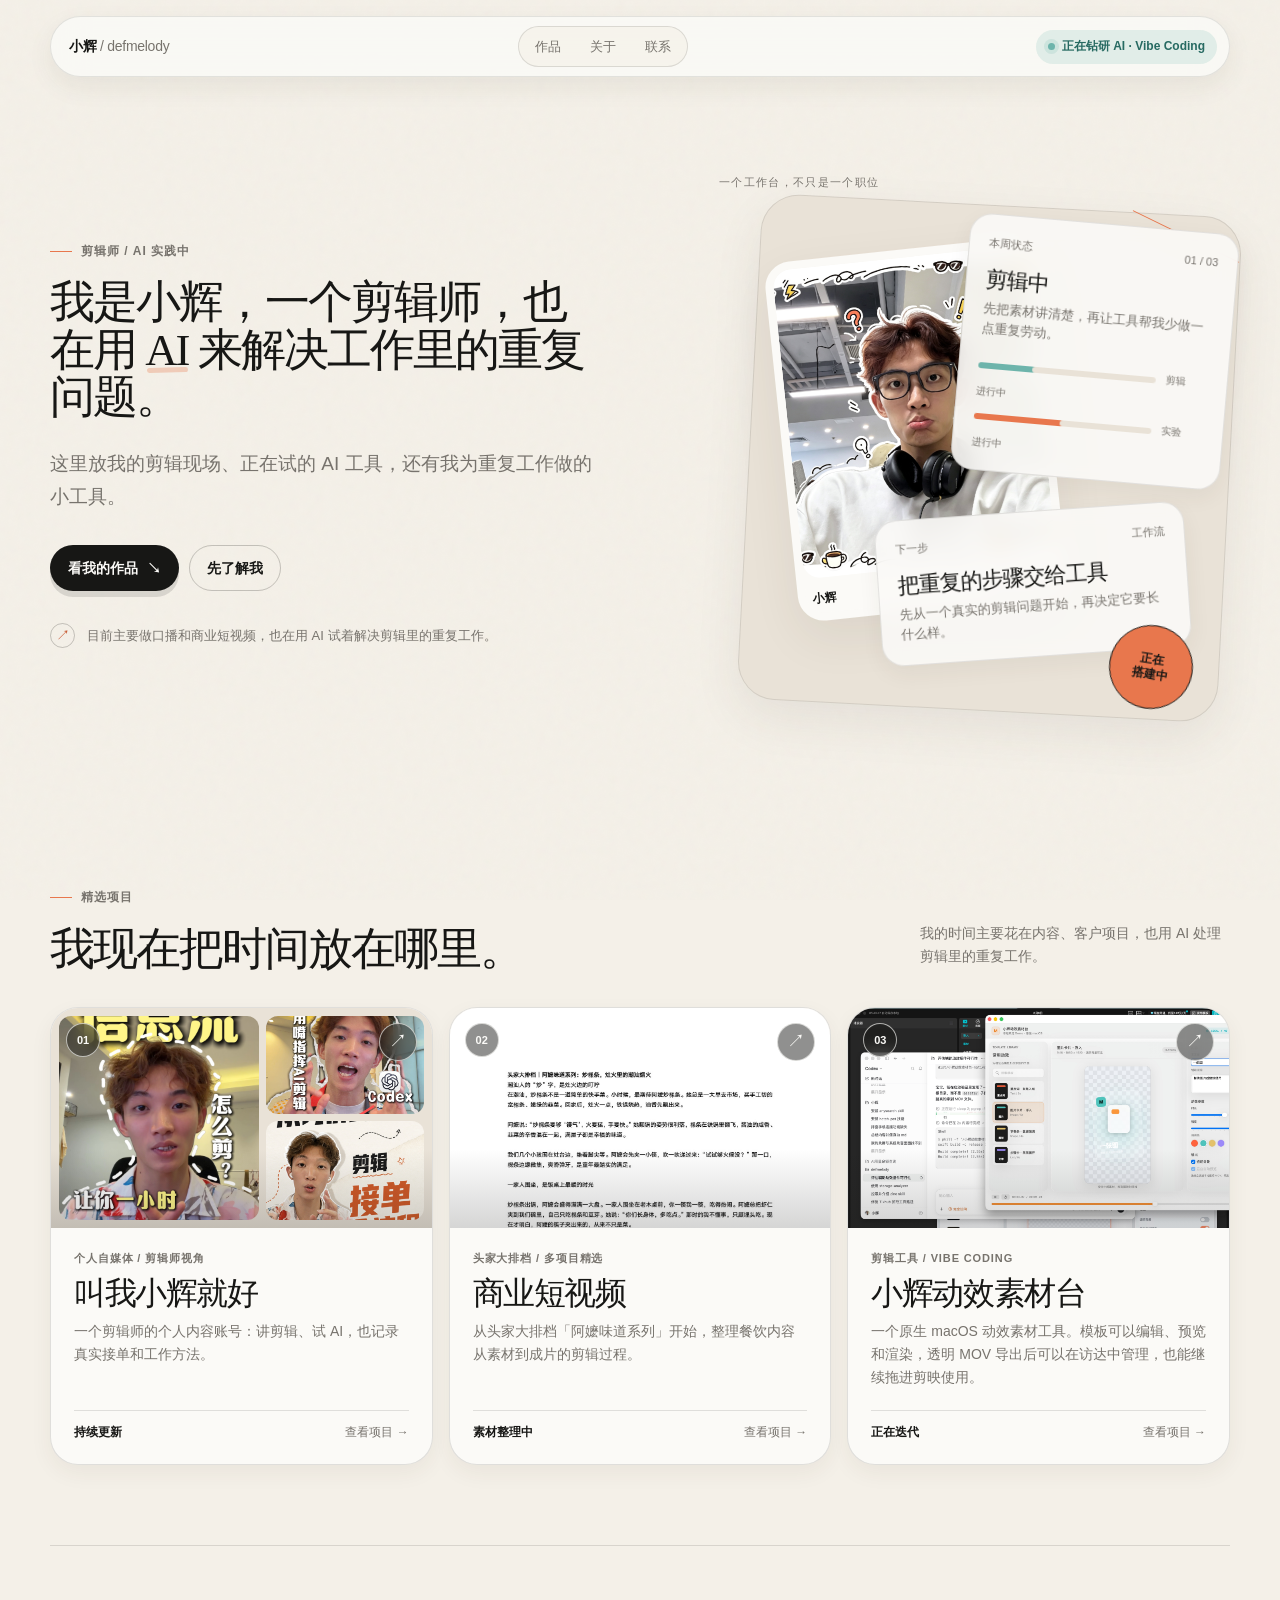
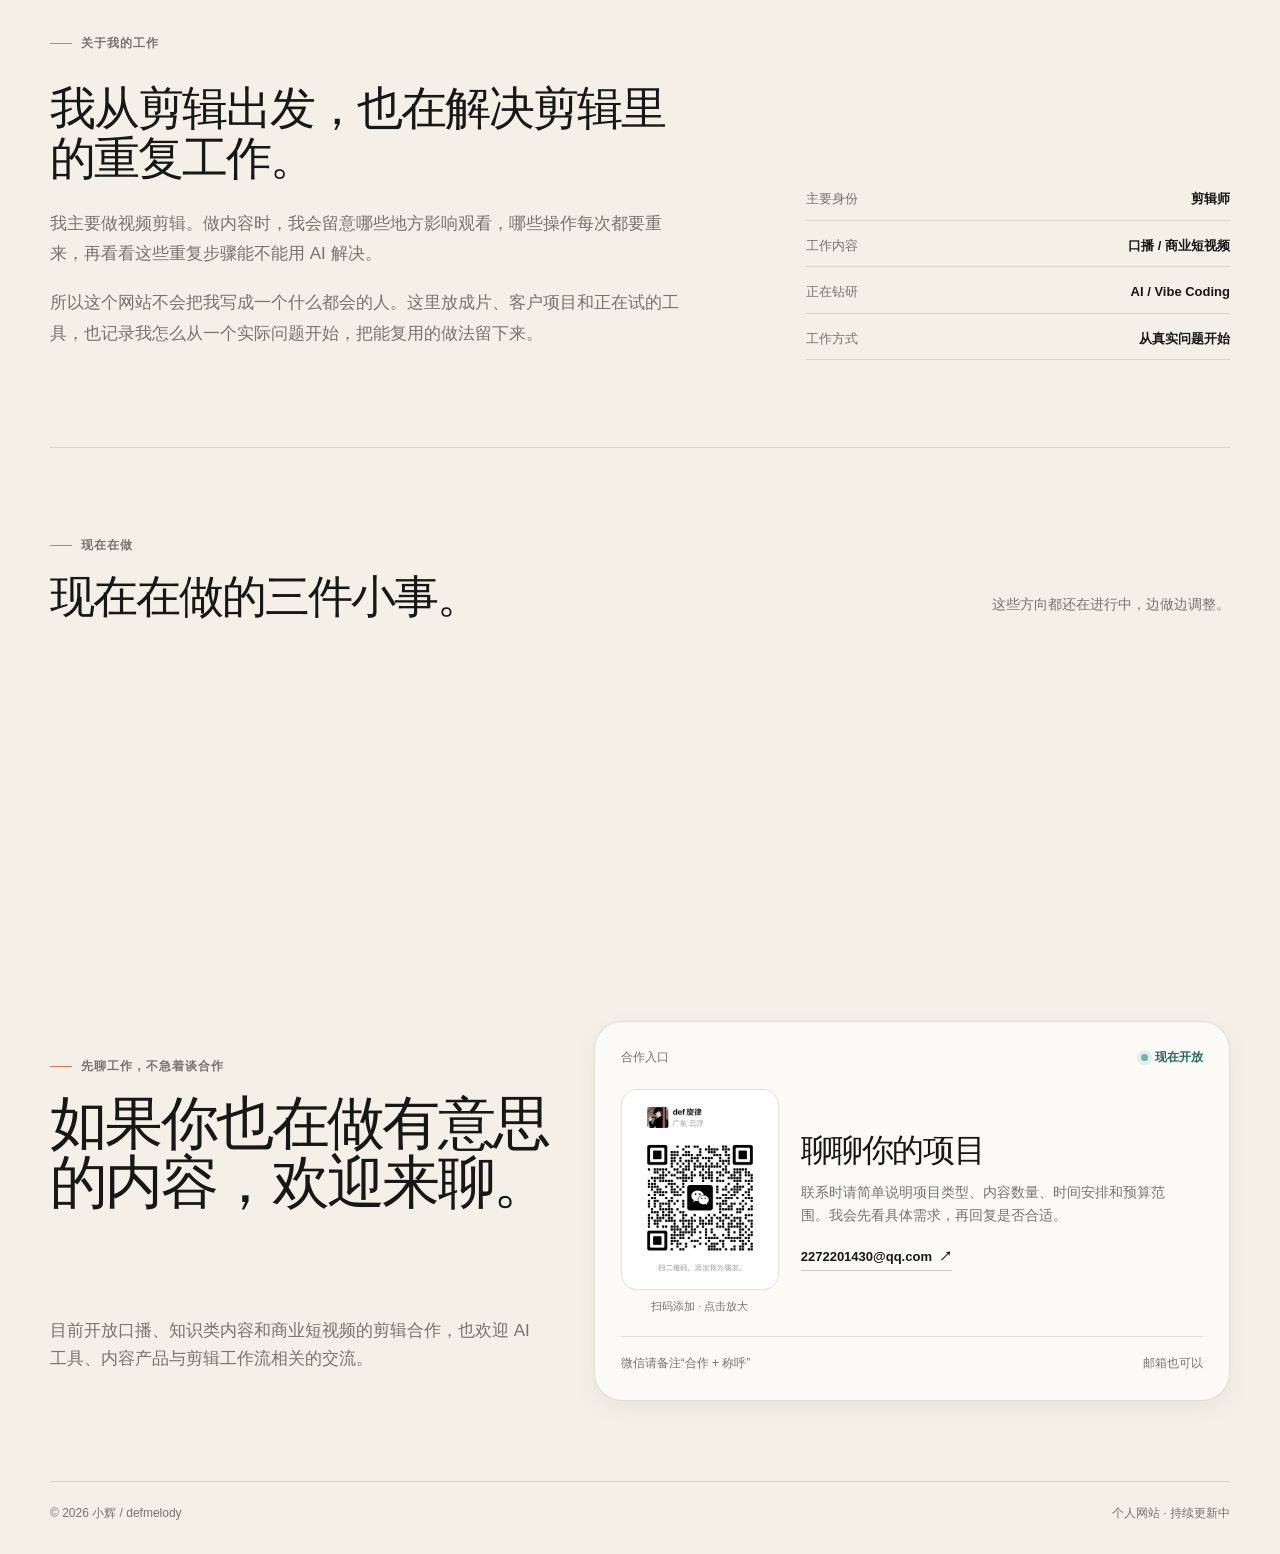
==== index.html @ 8dfb9af2 "发布小辉个人网站" ====
<!doctype html>
<html lang="zh-CN">
  <head>
    <meta charset="utf-8">
    <meta name="viewport" content="width=device-width, initial-scale=1">
    <meta name="theme-color" content="#f4f0e8">
    <meta name="description" content="小辉的个人网站：剪辑、AI 实践，以及用工具解决剪辑工作里的重复问题。">
    <title>小辉 / 剪辑与工具实践</title>
    <link rel="icon" href="assets/favicon.svg" type="image/svg+xml">
    <link rel="stylesheet" href="styles.css?v=20260820-case-study">
  </head>
  <body class="site-home">
    <header class="topbar" aria-label="主导航">
      <a class="brand" href="#top" aria-label="返回首页">
        <span>小辉 <em>/ defmelody</em></span>
      </a>
      <nav class="nav" aria-label="页面导航">
        <a href="#work">作品</a>
        <a href="#about">关于</a>
        <a href="#contact">联系</a>
      </nav>
      <div class="status-pill"><span class="status-dot" aria-hidden="true"></span>正在钻研 AI · Vibe Coding</div>
    </header>

    <main id="top" class="page-shell">
      <section class="hero" aria-labelledby="hero-title">
        <div class="hero-copy">
          <div class="eyebrow">剪辑师 / AI 实践中</div>
          <h1 id="hero-title">我是小辉，一个剪辑师，也在用 <span class="accent">AI</span> 来解决工作里的重复问题。</h1>
          <p class="hero-lede">这里放我的剪辑现场、正在试的 AI 工具，还有我为重复工作做的小工具。</p>
          <div class="hero-actions">
            <a class="button button-primary" href="#work">看我的作品 <span aria-hidden="true">↘</span></a>
            <a class="button button-secondary" href="#about">先了解我</a>
          </div>
          <div class="hero-note"><span class="hero-note-mark" aria-hidden="true">↗</span>目前主要做口播和商业短视频，也在用 AI 试着解决剪辑里的重复工作。</div>
        </div>

        <div class="desk-scene" data-tilt aria-label="小辉的工作台状态">
          <div class="desk-board" aria-hidden="true"></div>
          <div class="desk-line" aria-hidden="true"></div>
          <div class="desk-label">一个工作台，不只是一个职位</div>

          <figure class="avatar-card">
            <img src="assets/avatar.jpg" alt="小辉的头像插画" fetchpriority="high">
            <figcaption class="avatar-caption"><strong>小辉</strong><span>剪辑 / 学习中</span></figcaption>
          </figure>

          <article class="scene-card scene-card-top">
            <div class="card-meta"><span>本周状态</span><span>01 / 03</span></div>
            <h3>剪辑中</h3>
            <p>先把素材讲清楚，再让工具帮我少做一点重复劳动。</p>
            <div class="mini-bars" aria-hidden="true">
              <div class="mini-bar"><span>剪辑</span><span>进行中</span></div>
              <div class="mini-bar"><span>实验</span><span>进行中</span></div>
            </div>
          </article>

          <article class="scene-card scene-card-bottom">
            <div class="card-meta"><span>下一步</span><span>工作流</span></div>
            <h3>把重复的步骤交给工具</h3>
            <p>先从一个真实的剪辑问题开始，再决定它要长什么样。</p>
          </article>

          <div class="scene-sticker" aria-hidden="true">正在<br>搭建中</div>
        </div>
      </section>

      <section id="work" class="section" aria-labelledby="work-title">
        <div class="section-head">
          <div>
            <div class="section-label">精选项目</div>
            <h2 id="work-title">我现在把时间放在哪里。</h2>
          </div>
          <p>我的时间主要花在内容、客户项目，也用 AI 处理剪辑里的重复工作。</p>
        </div>
        <div id="project-grid" class="project-grid" aria-live="polite"></div>
        <noscript><p class="detail-note">打开 JavaScript 后可以查看项目卡片与详情页。</p></noscript>
      </section>

      <section id="about" class="about-section" aria-labelledby="about-title">
        <div class="section-label">关于我的工作</div>
        <div class="about-copy">
          <div>
            <h2 id="about-title">我从剪辑出发，也在解决剪辑里的重复工作。</h2>
            <p>我主要做视频剪辑。做内容时，我会留意哪些地方影响观看，哪些操作每次都要重来，再看看这些重复步骤能不能用 AI 解决。</p>
            <p>所以这个网站不会把我写成一个什么都会的人。这里放成片、客户项目和正在试的工具，也记录我怎么从一个实际问题开始，把能复用的做法留下来。</p>
          </div>
          <div class="about-index" aria-label="当前工作方向">
            <div class="about-index-row"><span>主要身份</span><strong>剪辑师</strong></div>
            <div class="about-index-row"><span>工作内容</span><strong>口播 / 商业短视频</strong></div>
            <div class="about-index-row"><span>正在钻研</span><strong>AI / Vibe Coding</strong></div>
            <div class="about-index-row"><span>工作方式</span><strong>从真实问题开始</strong></div>
          </div>
        </div>
      </section>

      <section class="section now-section" aria-labelledby="now-title">
        <div class="section-head">
          <div>
            <div class="section-label">现在在做</div>
            <h2 id="now-title">现在在做的三件小事。</h2>
          </div>
          <p>这些方向都还在进行中，边做边调整。</p>
        </div>
        <div class="now-grid">
          <article class="now-card reveal">
            <span class="now-number">01 / 内容</span>
            <h3>AI 工具实测</h3>
            <p>把自己实际用过的 AI 工具，剪成能看懂、能照做的口播内容。</p>
          </article>
          <article class="now-card reveal">
            <span class="now-number">02 / 学习</span>
            <h3>Vibe Coding</h3>
            <p>用 AI 解决工作里的小问题，边做边验证，能用再留下。</p>
          </article>
          <article class="now-card reveal">
            <span class="now-number">03 / 整理</span>
            <h3>剪辑工作流</h3>
            <p>把素材、动效和交付过程整理好，下次遇到同样的问题可以少做一遍。</p>
          </article>
        </div>
      </section>

      <section id="contact" class="contact-section" aria-labelledby="contact-title">
        <div class="contact-copy">
          <div>
            <div class="section-label">先聊工作，不急着谈合作</div>
            <h2 id="contact-title">如果你也在做有意思的内容，欢迎来聊。</h2>
          </div>
          <p>目前开放口播、知识类内容和商业短视频的剪辑合作，也欢迎 AI 工具、内容产品与剪辑工作流相关的交流。</p>
        </div>
        <aside class="contact-card" aria-label="合作联系方式">
          <div class="contact-card-top"><span>合作入口</span><span class="contact-card-status"><span class="status-dot" aria-hidden="true"></span>现在开放</span></div>
          <div class="contact-card-body">
            <figure class="contact-qr">
              <button class="contact-qr-link" type="button" data-open-qr aria-label="在当前页面放大小辉的微信二维码">
                <img src="assets/wechat-contact.jpg" alt="小辉的微信二维码" loading="lazy">
              </button>
              <figcaption>扫码添加 · 点击放大</figcaption>
            </figure>
            <div class="contact-details">
              <h3>聊聊你的项目</h3>
              <p>联系时请简单说明项目类型、内容数量、时间安排和预算范围。我会先看具体需求，再回复是否合适。</p>
              <a class="contact-email" href="mailto:2272201430@qq.com">2272201430@qq.com <span aria-hidden="true">↗</span></a>
            </div>
          </div>
          <div class="contact-card-bottom"><span>微信请备注“合作 + 称呼”</span><span>邮箱也可以</span></div>
        </aside>
      </section>

      <dialog id="wechat-lightbox" class="contact-lightbox" aria-labelledby="wechat-lightbox-title">
        <div class="contact-lightbox-panel">
          <div class="contact-lightbox-head">
            <div>
              <span class="contact-lightbox-kicker">微信联系</span>
              <h2 id="wechat-lightbox-title">扫码添加小辉</h2>
            </div>
            <button class="contact-lightbox-close" type="button" data-close-qr aria-label="关闭二维码大图">×</button>
          </div>
          <img src="assets/wechat-contact.jpg" alt="小辉的微信二维码大图">
          <p>添加时请备注“合作 + 你的称呼”</p>
        </div>
      </dialog>
    </main>

    <footer class="footer">
      <span>© 2026 小辉 / defmelody</span>
      <span>个人网站 · 持续更新中</span>
    </footer>

    <script src="site.js?v=20260820-case-study" defer></script>
  </body>
</html>
---- styles.css ----
:root {
  --paper: #f4f0e8;
  --paper-deep: #e9e2d7;
  --card: #fbfaf7;
  --ink: #171715;
  --muted: #77736d;
  --line: rgba(23, 23, 21, 0.12);
  --line-strong: rgba(23, 23, 21, 0.22);
  --accent: #e8774d;
  --accent-deep: #c85c35;
  --teal: #6db4ab;
  --shadow: 0 18px 48px rgba(63, 50, 34, 0.08);
  --shadow-soft: 0 8px 22px rgba(63, 50, 34, 0.06);
  --radius-lg: 28px;
  --radius-md: 18px;
  --content: 1180px;
  --section-space: 80px;
  --ease: cubic-bezier(0.22, 0.75, 0.28, 1);
}

* {
  box-sizing: border-box;
}

html {
  scroll-behavior: smooth;
}

body {
  margin: 0;
  min-width: 0;
  color: var(--ink);
  background: var(--paper);
  font-family: -apple-system, BlinkMacSystemFont, "SF Pro Text", "PingFang SC", "Helvetica Neue", Arial, sans-serif;
  font-size: 16px;
  line-height: 1.65;
  text-rendering: optimizeLegibility;
}

body::before {
  position: fixed;
  z-index: -1;
  inset: 0;
  pointer-events: none;
  content: "";
  opacity: 0.34;
  background-image: url("data:image/svg+xml,%3Csvg viewBox='0 0 120 120' xmlns='http://www.w3.org/2000/svg'%3E%3Cfilter id='noise'%3E%3CfeTurbulence type='fractalNoise' baseFrequency='.85' numOctaves='3' stitchTiles='stitch'/%3E%3C/filter%3E%3Crect width='100%25' height='100%25' filter='url(%23noise)' opacity='.08'/%3E%3C/svg%3E");
  mix-blend-mode: multiply;
}

img,
video {
  display: block;
  max-width: 100%;
}

img {
  height: auto;
}

a {
  color: inherit;
  text-decoration: none;
}

button,
a {
  -webkit-tap-highlight-color: transparent;
}

button:focus-visible,
a:focus-visible {
  outline: 3px solid var(--accent);
  outline-offset: 4px;
}

p,
h1,
h2,
h3,
ul {
  margin-top: 0;
}

h1,
h2,
h3 {
  font-family: "Iowan Old Style", "Songti SC", "Noto Serif CJK SC", "STSong", serif;
  font-weight: 500;
  letter-spacing: -0.045em;
  text-wrap: pretty;
}

p {
  text-wrap: pretty;
}

.topbar {
  position: fixed;
  z-index: 20;
  top: 16px;
  left: 50%;
  display: flex;
  align-items: center;
  justify-content: space-between;
  gap: 20px;
  width: min(calc(100% - 40px), var(--content));
  min-height: 58px;
  padding: 9px 12px 9px 18px;
  border: 1px solid rgba(23, 23, 21, 0.1);
  border-radius: 999px;
  background: rgba(251, 250, 247, 0.82);
  box-shadow: 0 10px 26px rgba(63, 50, 34, 0.07);
  transform: translateX(-50%);
  backdrop-filter: blur(18px) saturate(1.06);
}

.brand {
  display: inline-flex;
  align-items: center;
  min-width: max-content;
  font-size: 14px;
  font-weight: 650;
  letter-spacing: -0.02em;
}

.brand em {
  color: var(--muted);
  font-style: normal;
  font-weight: 450;
}

.nav {
  display: flex;
  align-items: center;
  gap: 3px;
  padding: 3px;
  border: 1px solid var(--line);
  border-radius: 999px;
  background: rgba(244, 240, 232, 0.68);
}

.nav a {
  padding: 6px 13px;
  border-radius: 999px;
  color: var(--muted);
  font-size: 13px;
  transition: color 180ms var(--ease), background-color 180ms var(--ease), transform 180ms var(--ease);
}

.nav a:hover {
  color: var(--ink);
  background: var(--card);
}

.nav a:active {
  transform: scale(0.96);
}

.status-pill {
  display: inline-flex;
  align-items: center;
  gap: 7px;
  min-width: max-content;
  padding: 7px 12px;
  border-radius: 999px;
  color: #276a62;
  background: rgba(109, 180, 171, 0.18);
  font-size: 12px;
  font-weight: 600;
}

.status-dot {
  width: 7px;
  height: 7px;
  border-radius: 50%;
  background: var(--teal);
  box-shadow: 0 0 0 4px rgba(109, 180, 171, 0.18);
}

.page-shell {
  width: min(calc(100% - 48px), var(--content));
  margin: 0 auto;
}

.hero {
  display: grid;
  grid-template-columns: minmax(0, 1fr) minmax(430px, 0.9fr);
  align-items: center;
  gap: clamp(38px, 7vw, 112px);
  min-height: 800px;
  padding: 154px 0 72px;
}

.eyebrow,
.section-label,
.detail-kicker {
  display: inline-flex;
  align-items: center;
  gap: 9px;
  margin-bottom: 20px;
  color: var(--muted);
  font-size: 12px;
  font-weight: 700;
  letter-spacing: 0.08em;
  line-height: 1.4;
  text-transform: uppercase;
}

.eyebrow::before,
.section-label::before,
.detail-kicker::before {
  display: inline-block;
  width: 22px;
  height: 1px;
  content: "";
  background: var(--accent);
}

.hero h1 {
  max-width: 700px;
  margin-bottom: 25px;
  font-size: clamp(36px, 3.5vw, 54px);
  line-height: 1.06;
}

.hero h1 .accent {
  position: relative;
  display: inline;
  white-space: nowrap;
}

.hero h1 .accent::after {
  position: absolute;
  right: 0.03em;
  bottom: 0.04em;
  left: 0.03em;
  height: 0.12em;
  border-radius: 999px;
  content: "";
  background: rgba(232, 119, 77, 0.3);
  transform: rotate(-1.5deg);
  transform-origin: left center;
}

.hero-lede {
  max-width: 560px;
  margin-bottom: 32px;
  color: var(--muted);
  font-size: clamp(16px, 1.55vw, 19px);
  line-height: 1.75;
}

.hero-actions {
  display: flex;
  flex-wrap: wrap;
  align-items: center;
  gap: 10px;
  margin-bottom: 32px;
}

.button {
  display: inline-flex;
  align-items: center;
  justify-content: center;
  gap: 9px;
  min-height: 46px;
  padding: 10px 17px;
  border: 1px solid transparent;
  border-radius: 999px;
  font-size: 14px;
  font-weight: 700;
  transition: transform 200ms var(--ease), color 200ms var(--ease), background-color 200ms var(--ease), border-color 200ms var(--ease), box-shadow 200ms var(--ease);
}

.button-primary {
  color: var(--card);
  background: var(--ink);
  box-shadow: 0 6px 0 rgba(23, 23, 21, 0.12);
}

.button-primary:hover {
  background: var(--accent-deep);
  box-shadow: 0 8px 18px rgba(200, 92, 53, 0.2);
  transform: translateY(-2px);
}

.button-secondary {
  border-color: var(--line-strong);
  color: var(--ink);
  background: transparent;
}

.button-secondary:hover {
  border-color: var(--ink);
  background: var(--card);
  transform: translateY(-2px);
}

.button:active {
  box-shadow: none;
  transform: translateY(1px) scale(0.98);
}

.hero-note {
  display: flex;
  align-items: center;
  gap: 12px;
  color: var(--muted);
  font-size: 13px;
}

.hero-note-mark {
  display: inline-flex;
  width: 25px;
  height: 25px;
  align-items: center;
  justify-content: center;
  border: 1px solid var(--line-strong);
  border-radius: 50%;
  color: var(--accent-deep);
  font-size: 14px;
}

.desk-scene {
  position: relative;
  min-height: 540px;
  isolation: isolate;
  transform: perspective(1100px) rotateX(var(--tilt-y, 0deg)) rotateY(var(--tilt-x, 0deg));
  transition: transform 380ms var(--ease);
  will-change: transform;
}

.desk-board {
  position: absolute;
  z-index: -1;
  inset: 34px 0 0 36px;
  border: 1px solid rgba(23, 23, 21, 0.1);
  border-radius: 38px;
  background: var(--paper-deep);
  box-shadow: var(--shadow);
  transform: rotate(3deg);
}

.desk-line {
  position: absolute;
  z-index: -1;
  top: 12%;
  right: -3%;
  width: 118px;
  height: 1px;
  background: var(--accent);
  transform: rotate(26deg);
}

.desk-label {
  position: absolute;
  top: 2px;
  left: 6px;
  color: var(--muted);
  font-size: 11px;
  letter-spacing: 0.12em;
  text-transform: uppercase;
}

.avatar-card {
  position: absolute;
  top: 62px;
  left: 28px;
  width: min(58%, 270px);
  overflow: hidden;
  border: 8px solid var(--card);
  border-radius: 26px;
  background: var(--card);
  box-shadow: var(--shadow);
  transform: rotate(-6deg);
  transition: transform 380ms var(--ease), box-shadow 380ms var(--ease);
}

.avatar-card:hover {
  box-shadow: 0 24px 46px rgba(63, 50, 34, 0.14);
  transform: rotate(-3deg) translateY(-6px);
}

.avatar-card img {
  width: 100%;
  aspect-ratio: 0.82;
  object-fit: cover;
  object-position: center;
  border-radius: 18px;
  background: var(--paper-deep);
}

.avatar-caption {
  display: flex;
  align-items: center;
  justify-content: space-between;
  padding: 11px 6px 4px;
  color: var(--muted);
  font-size: 11px;
}

.avatar-caption strong {
  color: var(--ink);
  font-size: 12px;
  font-weight: 700;
}

.scene-card {
  position: absolute;
  right: 0;
  width: min(54%, 270px);
  padding: 19px;
  border: 1px solid rgba(23, 23, 21, 0.1);
  border-radius: 22px;
  background: rgba(251, 250, 247, 0.88);
  box-shadow: var(--shadow-soft);
  backdrop-filter: blur(12px);
}

.scene-card-top {
  top: 52px;
  transform: rotate(5deg);
}

.scene-card-bottom {
  right: 8%;
  bottom: 54px;
  width: min(63%, 310px);
  transform: rotate(-4deg);
}

.scene-card h3 {
  margin-bottom: 6px;
  font-size: 22px;
  line-height: 1.16;
}

.scene-card p {
  margin-bottom: 0;
  color: var(--muted);
  font-size: 13px;
  line-height: 1.6;
}

.scene-card .card-meta {
  display: flex;
  align-items: center;
  justify-content: space-between;
  margin-bottom: 15px;
  color: var(--muted);
  font-size: 11px;
}

.mini-bars {
  display: grid;
  gap: 8px;
  margin-top: 17px;
}

.mini-bar {
  display: grid;
  grid-template-columns: 1fr 42px;
  align-items: center;
  gap: 10px;
  color: var(--muted);
  font-size: 10px;
}

.mini-bar::before {
  display: block;
  height: 6px;
  border-radius: 999px;
  content: "";
  background: var(--paper-deep);
  box-shadow: inset 54px 0 0 var(--teal);
}

.mini-bar:nth-child(2)::before {
  box-shadow: inset 86px 0 0 var(--accent);
}

.scene-sticker {
  position: absolute;
  right: 7%;
  bottom: 2px;
  display: grid;
  width: 84px;
  height: 84px;
  padding: 10px;
  place-items: center;
  border: 1px solid var(--ink);
  border-radius: 50%;
  color: var(--ink);
  background: var(--accent);
  font-size: 12px;
  font-weight: 800;
  line-height: 1.25;
  text-align: center;
  transform: rotate(9deg);
}

.section {
  padding: var(--section-space) 0;
  scroll-margin-top: 90px;
}

.section-head {
  display: flex;
  align-items: end;
  justify-content: space-between;
  gap: 40px;
  margin-bottom: 34px;
}

.section-head h2 {
  max-width: 640px;
  margin-bottom: 0;
  font-size: clamp(36px, 3.5vw, 52px);
  line-height: 1.05;
}

.section-head p {
  max-width: 310px;
  margin-bottom: 5px;
  color: var(--muted);
  font-size: 14px;
}

.project-grid {
  display: grid;
  grid-template-columns: repeat(12, minmax(0, 1fr));
  gap: 16px;
}

.project-card {
  position: relative;
  display: flex;
  min-height: 430px;
  flex-direction: column;
  overflow: hidden;
  border: 1px solid var(--line);
  border-radius: var(--radius-lg);
  background: var(--card);
  box-shadow: var(--shadow-soft);
  transition: transform 300ms var(--ease), border-color 300ms var(--ease), box-shadow 300ms var(--ease);
}

.project-card:nth-child(1),
.project-card:nth-child(2),
.project-card:nth-child(3) {
  grid-column: span 4;
}

.project-card:hover {
  border-color: rgba(23, 23, 21, 0.26);
  box-shadow: var(--shadow);
  transform: translateY(-5px);
}

.project-card:active {
  transform: translateY(-1px) scale(0.992);
}

.project-media {
  position: relative;
  height: 220px;
  min-height: 220px;
  overflow: hidden;
  background: var(--paper-deep);
}

.project-media::after {
  position: absolute;
  inset: 0;
  content: "";
  background: linear-gradient(180deg, transparent 64%, rgba(23, 23, 21, 0.18));
  pointer-events: none;
}

.project-media img {
  width: 100%;
  height: 100%;
  min-height: inherit;
  object-fit: cover;
  transition: transform 500ms var(--ease);
}

.project-card:nth-child(2) .project-media img {
  object-position: center 24%;
}

.project-card:nth-child(3) .project-media img {
  object-position: center 28%;
}

.project-card:first-child .project-media > img {
  padding: 18px 30px;
  background: var(--paper-deep);
  object-fit: contain;
}

.cover-collage {
  display: grid;
  grid-template-columns: 1.12fr 0.88fr;
  grid-template-rows: repeat(2, minmax(0, 1fr));
  gap: 7px;
  width: 100%;
  height: 100%;
  padding: 8px;
  background: var(--paper-deep);
}

.cover-collage img {
  width: 100%;
  height: 100%;
  min-height: 0;
  padding: 0;
  border-radius: 12px;
  object-fit: cover;
}

.cover-collage img:first-child {
  grid-row: span 2;
}

.cover-collage--detail {
  min-height: 500px;
  gap: 10px;
  padding: 12px;
}

.cover-collage--detail img {
  border-radius: 17px;
}

.project-card:hover .project-media img {
  transform: scale(1.035);
}

.project-index {
  position: absolute;
  z-index: 1;
  top: 15px;
  left: 15px;
  display: grid;
  width: 34px;
  height: 34px;
  place-items: center;
  border: 1px solid rgba(251, 250, 247, 0.65);
  border-radius: 50%;
  color: var(--card);
  background: rgba(23, 23, 21, 0.48);
  font-size: 11px;
  font-weight: 700;
  backdrop-filter: blur(8px);
}

.project-arrow {
  position: absolute;
  z-index: 1;
  top: 15px;
  right: 15px;
  display: grid;
  width: 38px;
  height: 38px;
  place-items: center;
  border: 1px solid rgba(251, 250, 247, 0.65);
  border-radius: 50%;
  color: var(--card);
  background: rgba(23, 23, 21, 0.48);
  font-size: 18px;
  backdrop-filter: blur(8px);
  transition: background-color 200ms var(--ease), transform 200ms var(--ease);
}

.project-card:hover .project-arrow {
  background: var(--accent);
  transform: rotate(8deg);
}

.project-info {
  display: flex;
  flex: 1;
  flex-direction: column;
  padding: 21px 23px 22px;
}

.project-kicker {
  margin-bottom: 9px;
  color: var(--muted);
  font-size: 11px;
  font-weight: 750;
  letter-spacing: 0.08em;
  text-transform: uppercase;
}

.project-card h3 {
  margin-bottom: 9px;
  font-size: clamp(24px, 2.5vw, 32px);
  line-height: 1.1;
}

.project-card p {
  max-width: 560px;
  margin-bottom: 20px;
  color: var(--muted);
  font-size: 14px;
  line-height: 1.65;
}

.project-foot {
  display: flex;
  align-items: center;
  justify-content: space-between;
  gap: 12px;
  margin-top: auto;
  padding-top: 12px;
  border-top: 1px solid var(--line);
  color: var(--muted);
  font-size: 12px;
}

.project-foot strong {
  color: var(--ink);
  font-weight: 700;
}

.about-section {
  display: block;
  padding: var(--section-space) 0;
  border-top: 1px solid var(--line);
  border-bottom: 1px solid var(--line);
  scroll-margin-top: 90px;
}

/* 关于区块先放标签行，再放下面的标题、说明与工作信息。 */
.about-section > .section-label {
  display: inline-flex;
  align-items: center;
  gap: 9px;
  width: auto;
  margin-bottom: 32px;
}

.about-section > .section-label::before {
  width: 22px;
  height: 1px;
}

.about-copy {
  display: grid;
  grid-template-columns: minmax(0, 1.25fr) minmax(180px, 0.75fr);
  gap: 50px;
}

.about-copy h2 {
  max-width: 650px;
  margin-bottom: 25px;
  font-size: clamp(33px, 3.6vw, 50px);
  line-height: 1.08;
}

.about-copy p {
  max-width: 640px;
  margin-bottom: 18px;
  color: var(--muted);
  font-size: 17px;
  line-height: 1.8;
}

.about-index {
  align-self: end;
  display: grid;
  gap: 14px;
  padding-bottom: 7px;
}

.about-index-row {
  display: flex;
  align-items: baseline;
  justify-content: space-between;
  gap: 16px;
  padding-bottom: 10px;
  border-bottom: 1px solid var(--line);
  font-size: 13px;
}

.about-index-row span {
  color: var(--muted);
}

.about-index-row strong {
  font-weight: 700;
  text-align: right;
}

.now-section {
  padding-top: var(--section-space);
}

.now-grid {
  display: grid;
  grid-template-columns: repeat(3, minmax(0, 1fr));
  gap: 16px;
}

.now-card {
  min-height: 206px;
  padding: 22px;
  border: 1px solid var(--line);
  border-radius: var(--radius-md);
  background: rgba(251, 250, 247, 0.5);
  transition: transform 260ms var(--ease), background-color 260ms var(--ease), border-color 260ms var(--ease);
}

.now-card:hover {
  border-color: rgba(23, 23, 21, 0.24);
  background: var(--card);
  transform: translateY(-4px);
}

.now-number {
  display: block;
  margin-bottom: 44px;
  color: var(--accent-deep);
  font-size: 12px;
  font-weight: 800;
  letter-spacing: 0.06em;
}

.now-card h3 {
  margin-bottom: 7px;
  font-size: 25px;
  line-height: 1.12;
}

.now-card p {
  margin-bottom: 0;
  color: var(--muted);
  font-size: 13px;
  line-height: 1.6;
}

.contact-section {
  display: grid;
  grid-template-columns: minmax(0, 0.82fr) minmax(460px, 1fr);
  align-items: stretch;
  gap: 22px;
  padding: var(--section-space) 0;
  scroll-margin-top: 90px;
}

.contact-copy {
  display: flex;
  flex-direction: column;
  justify-content: space-between;
  min-height: 330px;
  padding: 28px 0;
}

.contact-copy h2 {
  max-width: 630px;
  margin-bottom: 18px;
  font-size: clamp(40px, 4.5vw, 60px);
  line-height: 1.02;
}

.contact-copy p {
  max-width: 500px;
  margin-bottom: 0;
  color: var(--muted);
  font-size: 17px;
}

.contact-card {
  display: flex;
  min-height: 380px;
  flex-direction: column;
  justify-content: space-between;
  padding: 26px;
  border: 1px solid var(--line);
  border-radius: var(--radius-lg);
  background: var(--card);
  box-shadow: var(--shadow-soft);
}

.contact-card-top {
  display: flex;
  align-items: center;
  justify-content: space-between;
  gap: 12px;
  color: var(--muted);
  font-size: 12px;
}

.contact-card-status {
  display: inline-flex;
  align-items: center;
  gap: 7px;
  color: #276a62;
  font-weight: 700;
}

.contact-card h3 {
  max-width: 340px;
  margin: 0 0 13px;
  font-size: clamp(26px, 2.5vw, 34px);
  line-height: 1.1;
}

.contact-card-body {
  display: grid;
  grid-template-columns: 158px minmax(0, 1fr);
  align-items: center;
  gap: 22px;
  padding: 18px 0;
}

.contact-qr {
  margin: 0;
}

.contact-qr-link {
  display: block;
  width: 100%;
  padding: 0;
  border: 0;
  border-radius: 16px;
  background: transparent;
  cursor: zoom-in;
  transition: transform 220ms var(--ease), box-shadow 220ms var(--ease);
}

.contact-qr-link:hover {
  box-shadow: 0 10px 24px rgba(63, 50, 34, 0.12);
  transform: translateY(-2px);
}

.contact-qr-link:active {
  transform: scale(0.98);
}

.contact-qr img {
  width: 158px;
  aspect-ratio: 888 / 1131;
  border: 1px solid var(--line);
  border-radius: 16px;
  background: #fff;
  object-fit: cover;
}

.contact-qr figcaption {
  margin-top: 7px;
  color: var(--muted);
  font-size: 11px;
  text-align: center;
}

.contact-details {
  min-width: 0;
}

.contact-card p {
  max-width: 365px;
  margin-bottom: 0;
  color: var(--muted);
  font-size: 14px;
}

.contact-email {
  display: inline-flex;
  align-items: center;
  gap: 7px;
  margin-top: 18px;
  padding-bottom: 3px;
  border-bottom: 1px solid var(--line-strong);
  font-size: 13px;
  font-weight: 700;
  transition: color 180ms var(--ease), border-color 180ms var(--ease);
}

.contact-email:hover {
  color: var(--accent-deep);
  border-color: var(--accent);
}

.contact-card-bottom {
  display: flex;
  justify-content: space-between;
  gap: 14px;
  padding-top: 17px;
  border-top: 1px solid var(--line);
  color: var(--muted);
  font-size: 12px;
}

.contact-lightbox {
  width: min(560px, calc(100% - 32px));
  max-width: none;
  max-height: calc(100dvh - 32px);
  margin: auto;
  padding: 0;
  overflow: visible;
  border: 1px solid var(--line);
  border-radius: 30px;
  color: var(--ink);
  background: var(--card);
  box-shadow: 0 34px 90px rgba(32, 26, 19, 0.24);
}

.contact-lightbox::backdrop {
  background: rgba(23, 23, 21, 0.5);
  backdrop-filter: blur(9px) saturate(0.85);
}

.contact-lightbox[open] {
  animation: contact-lightbox-in 260ms var(--ease) both;
}

.contact-lightbox-panel {
  padding: 20px;
}

.contact-lightbox-head {
  display: flex;
  align-items: flex-start;
  justify-content: space-between;
  gap: 20px;
  padding: 4px 2px 17px;
}

.contact-lightbox-kicker {
  display: block;
  margin-bottom: 3px;
  color: var(--accent-deep);
  font-size: 11px;
  font-weight: 800;
  letter-spacing: 0.08em;
}

.contact-lightbox h2 {
  margin: 0;
  font-size: clamp(27px, 4vw, 38px);
  line-height: 1.05;
}

.contact-lightbox-close {
  display: grid;
  flex: 0 0 auto;
  width: 42px;
  height: 42px;
  padding: 0;
  place-items: center;
  border: 1px solid var(--line);
  border-radius: 50%;
  color: var(--ink);
  background: var(--paper);
  cursor: pointer;
  font-family: inherit;
  font-size: 24px;
  line-height: 1;
  transition: background-color 180ms var(--ease), transform 180ms var(--ease);
}

.contact-lightbox-close:hover {
  background: var(--paper-deep);
}

.contact-lightbox-close:active {
  transform: scale(0.94);
}

.contact-lightbox-panel > img {
  width: 100%;
  max-height: calc(100dvh - 190px);
  border: 1px solid var(--line);
  border-radius: 21px;
  background: #fff;
  object-fit: contain;
}

.contact-lightbox-panel > p {
  margin: 13px 0 0;
  color: var(--muted);
  font-size: 12px;
  text-align: center;
}

@keyframes contact-lightbox-in {
  from {
    opacity: 0;
    transform: translateY(14px) scale(0.98);
  }

  to {
    opacity: 1;
    transform: none;
  }
}

.footer {
  display: flex;
  align-items: center;
  justify-content: space-between;
  gap: 20px;
  width: min(calc(100% - 48px), var(--content));
  margin: 0 auto;
  padding: 22px 0 30px;
  border-top: 1px solid var(--line);
  color: var(--muted);
  font-size: 12px;
}

.footer a {
  transition: color 180ms var(--ease);
}

.footer a:hover {
  color: var(--ink);
}

.reveal {
  opacity: 0;
  transform: translateY(20px);
  transition: opacity 650ms var(--ease), transform 650ms var(--ease);
}

.reveal.is-visible {
  opacity: 1;
  transform: none;
}

/* project detail */
.project-page .page-shell {
  width: min(calc(100% - 48px), 1040px);
}

.project-hero {
  display: grid;
  grid-template-columns: minmax(0, 0.86fr) minmax(300px, 0.54fr);
  align-items: end;
  gap: 60px;
  padding: 166px 0 70px;
}

.project-hero h1 {
  max-width: 720px;
  margin-bottom: 22px;
  font-size: clamp(46px, 5vw, 68px);
  line-height: 0.99;
}

.project-hero-lede {
  max-width: 540px;
  margin-bottom: 0;
  color: var(--muted);
  font-size: 18px;
  line-height: 1.75;
}

.project-hero-meta {
  display: grid;
  gap: 13px;
  padding: 20px 0 4px;
  border-top: 1px solid var(--line);
}

.meta-row {
  display: flex;
  justify-content: space-between;
  gap: 22px;
  color: var(--muted);
  font-size: 13px;
}

.meta-row strong {
  color: var(--ink);
  font-weight: 700;
  text-align: right;
}

.detail-feature {
  overflow: hidden;
  border: 1px solid var(--line);
  border-radius: var(--radius-lg);
  background: var(--card);
  box-shadow: var(--shadow);
}

.media-frame {
  position: relative;
  overflow: hidden;
  background: var(--paper-deep);
}

.media-frame img {
  width: 100%;
  max-height: 720px;
  object-fit: cover;
}

body[data-project="ai-koubo"] .detail-feature .media-frame {
  background: var(--paper-deep);
}

body[data-project="ai-koubo"] .detail-feature .media-frame > img {
  height: clamp(300px, 38vw, 560px);
  max-height: none;
  padding: 24px clamp(20px, 6vw, 64px);
  object-fit: contain;
}

.detail-feature-caption {
  display: flex;
  align-items: baseline;
  justify-content: space-between;
  gap: 20px;
  padding: 17px 21px;
  color: var(--muted);
  font-size: 12px;
}

.detail-feature-caption strong {
  color: var(--ink);
  font-size: 13px;
}

.detail-body {
  display: grid;
  grid-template-columns: minmax(0, 1fr) minmax(230px, 0.38fr);
  gap: 72px;
  padding: 78px 0 120px;
}

.detail-story h2 {
  margin-bottom: 18px;
  font-size: clamp(30px, 3.5vw, 44px);
  line-height: 1.08;
}

.detail-story p {
  max-width: 680px;
  margin-bottom: 18px;
  color: var(--muted);
  font-size: 17px;
  line-height: 1.86;
}

.detail-story p:last-child {
  margin-bottom: 0;
}

.detail-aside {
  align-self: start;
  padding-top: 8px;
}

.detail-aside h3 {
  margin-bottom: 15px;
  font-size: 20px;
}

.detail-list {
  display: grid;
  gap: 0;
  margin: 0;
  padding: 0;
  list-style: none;
  border-top: 1px solid var(--line);
}

.detail-list li {
  display: flex;
  align-items: baseline;
  justify-content: space-between;
  gap: 20px;
  padding: 12px 0;
  border-bottom: 1px solid var(--line);
  color: var(--muted);
  font-size: 13px;
}

.detail-list li strong {
  color: var(--ink);
  font-weight: 650;
  text-align: right;
}

.detail-gallery {
  display: grid;
  grid-template-columns: repeat(2, minmax(0, 1fr));
  gap: 16px;
  padding-bottom: 120px;
}

.gallery-card {
  overflow: hidden;
  border: 1px solid var(--line);
  border-radius: var(--radius-md);
  background: var(--card);
}

.gallery-card img {
  width: 100%;
  aspect-ratio: 1.42;
  object-fit: cover;
}

.gallery-card figcaption {
  padding: 12px 15px 14px;
  color: var(--muted);
  font-size: 12px;
}

.detail-back {
  display: inline-flex;
  align-items: center;
  gap: 8px;
  margin-bottom: 28px;
  color: var(--muted);
  font-size: 13px;
  transition: color 180ms var(--ease), transform 180ms var(--ease);
}

.detail-back:hover {
  color: var(--ink);
  transform: translateX(-3px);
}

.detail-note {
  margin-top: 20px;
  padding: 15px 17px;
  border-left: 3px solid var(--teal);
  color: var(--muted);
  background: rgba(109, 180, 171, 0.1);
  font-size: 13px;
  line-height: 1.65;
}

@media (max-width: 980px) {
  .topbar {
    width: min(calc(100% - 28px), var(--content));
  }

  .status-pill {
    display: none;
  }

  .page-shell,
  .footer {
    width: min(calc(100% - 40px), var(--content));
  }

  .hero {
    grid-template-columns: 1fr;
    gap: 35px;
    min-height: auto;
    padding-top: 140px;
  }

  .desk-scene {
    width: min(100%, 690px);
    min-height: 495px;
    margin: 0 auto;
  }

  .project-card:nth-child(1),
  .project-card:nth-child(2),
  .project-card:nth-child(3) {
    grid-column: span 6;
  }

  .about-section {
    grid-template-columns: 1fr;
    gap: 28px;
  }

  .about-copy {
    grid-template-columns: 1fr;
    gap: 40px;
  }

  .about-index {
    max-width: 430px;
  }

  .contact-section {
    grid-template-columns: 1fr;
  }

  .contact-copy {
    min-height: 0;
    padding: 0 0 18px;
  }

  .project-hero {
    grid-template-columns: 1fr;
    gap: 35px;
  }
}

@media (max-width: 640px) {
  :root {
    --section-space: 56px;
  }

  html {
    scroll-behavior: auto;
  }

  body {
    font-size: 15px;
  }

  .topbar {
    top: 10px;
    padding-left: 12px;
  }

  .brand {
    font-size: 13px;
  }

  .nav a {
    padding: 6px 9px;
    font-size: 12px;
  }

  .page-shell,
  .footer {
    width: calc(100% - 32px);
  }

  .hero {
    padding: 122px 0 48px;
  }

  .hero h1 {
    font-size: clamp(34px, 9.5vw, 46px);
  }

  .hero-lede {
    font-size: 16px;
  }

  .hero-actions {
    margin-bottom: 32px;
  }

  .desk-scene {
    min-height: 430px;
    transform: none;
  }

  .desk-board {
    inset: 24px 0 0 17px;
    border-radius: 26px;
  }

  .avatar-card {
    top: 54px;
    left: 16px;
    width: 53%;
    border-width: 6px;
    border-radius: 20px;
  }

  .avatar-card img {
    border-radius: 14px;
  }

  .avatar-caption {
    padding-top: 7px;
    font-size: 9px;
  }

  .avatar-caption strong {
    font-size: 10px;
  }

  .scene-card {
    width: 53%;
    padding: 14px;
    border-radius: 17px;
  }

  .scene-card-top {
    top: 36px;
  }

  .scene-card-bottom {
    right: 5%;
    bottom: 42px;
    width: 62%;
  }

  .scene-card h3 {
    font-size: 17px;
  }

  .scene-card p,
  .scene-card .card-meta {
    font-size: 10px;
  }

  .mini-bars {
    gap: 5px;
    margin-top: 10px;
  }

  .mini-bar {
    grid-template-columns: 1fr 31px;
    font-size: 8px;
  }

  .scene-sticker {
    right: 3%;
    bottom: 3px;
    width: 65px;
    height: 65px;
    font-size: 9px;
  }

  .section {
    padding: var(--section-space) 0;
  }

  .section-head {
    display: block;
    margin-bottom: 25px;
  }

  .section-head h2 {
    font-size: 35px;
  }

  .section-head p {
    margin-top: 16px;
    font-size: 13px;
  }

  .project-grid {
    display: grid;
    grid-template-columns: 1fr;
  }

  .project-card:nth-child(1),
  .project-card:nth-child(2),
  .project-card:nth-child(3) {
    grid-column: span 1;
  }

  .project-card,
  .project-card:first-child {
    min-height: 0;
  }

  .project-media,
  .project-card:first-child .project-media {
    height: 230px;
    min-height: 230px;
  }

  .project-info {
    padding: 18px 18px 19px;
  }

  .project-card h3 {
    font-size: 27px;
  }

  .about-section {
    padding: var(--section-space) 0;
  }

  .about-section > .section-label {
    margin-bottom: 24px;
  }

  .about-copy {
    gap: 32px;
  }

  .about-copy h2 {
    font-size: 35px;
  }

  .about-copy p {
    font-size: 16px;
  }

  .now-section {
    padding-top: var(--section-space);
  }

  .now-grid {
    grid-template-columns: 1fr;
  }

  .now-card {
    min-height: 170px;
  }

  .now-number {
    margin-bottom: 25px;
  }

  .contact-section {
    padding: var(--section-space) 0;
  }

  .contact-copy h2 {
    font-size: 41px;
  }

  .contact-card {
    min-height: 285px;
    padding: 20px;
  }

  .contact-card-body {
    grid-template-columns: 126px minmax(0, 1fr);
    gap: 16px;
  }

  .contact-qr img {
    width: 126px;
  }

  .footer {
    align-items: flex-start;
    flex-direction: column;
    gap: 5px;
    padding-bottom: 25px;
  }

  .project-page .page-shell {
    width: calc(100% - 32px);
  }

  .project-hero {
    gap: 27px;
    padding: 126px 0 47px;
  }

  .project-hero h1 {
    font-size: clamp(40px, 12vw, 52px);
  }

  .project-hero-lede {
    font-size: 16px;
  }

  .detail-body {
    grid-template-columns: 1fr;
    gap: 42px;
    padding: 56px 0 76px;
  }

  .detail-story p {
    font-size: 16px;
  }

  .detail-gallery {
    grid-template-columns: 1fr;
    padding-bottom: 80px;
  }

  .detail-feature-caption {
    align-items: flex-start;
    flex-direction: column;
    gap: 3px;
  }
}

@media (max-width: 360px) {
  .topbar {
    gap: 8px;
    padding-right: 8px;
  }

  .brand em {
    display: none;
  }

  .nav {
    flex-shrink: 0;
  }

  .nav a {
    padding-inline: 7px;
    white-space: nowrap;
  }

  .contact-card-body {
    grid-template-columns: 1fr;
  }

  .contact-qr {
    justify-self: center;
  }

  .contact-qr img {
    width: 168px;
  }

  .contact-lightbox {
    width: calc(100% - 20px);
    max-height: calc(100dvh - 20px);
    border-radius: 24px;
  }

  .contact-lightbox-panel {
    padding: 13px;
  }

  .contact-lightbox-head {
    padding: 5px 2px 13px;
  }

  .contact-lightbox-panel > img {
    max-height: calc(100dvh - 166px);
    border-radius: 16px;
  }
}

@media (prefers-reduced-motion: reduce) {
  *,
  *::before,
  *::after {
    scroll-behavior: auto !important;
    animation-duration: 0.01ms !important;
    animation-iteration-count: 1 !important;
    transition-duration: 0.01ms !important;
  }

  .reveal {
    opacity: 1;
    transform: none;
  }

  .desk-scene {
    transform: none !important;
  }
}

@media (prefers-reduced-transparency: reduce) {
  .topbar,
  .scene-card {
    background: var(--card);
    backdrop-filter: none;
  }
}

@media (forced-colors: active) {
  .button-primary,
  .status-pill,
  .scene-sticker {
    border: 1px solid CanvasText;
  }
}

/* “叫我小辉就好”账号详情页 */
.account-project-page .page-shell {
  width: min(calc(100% - 48px), var(--content));
}

.account-page {
  overflow: clip;
}

.account-hero {
  display: grid;
  grid-template-columns: minmax(0, 0.88fr) minmax(430px, 0.82fr);
  align-items: center;
  gap: clamp(44px, 7vw, 94px);
  min-height: 780px;
  padding: 144px 0 76px;
}

.account-hero-copy h1 {
  max-width: 650px;
  margin-bottom: 24px;
  font-size: clamp(50px, 6.3vw, 84px);
  line-height: 0.94;
}

.account-hero-copy > p {
  max-width: 610px;
  margin-bottom: 34px;
  color: var(--muted);
  font-size: clamp(17px, 1.55vw, 20px);
  line-height: 1.78;
}

.account-facts {
  display: grid;
  grid-template-columns: repeat(2, minmax(0, 1fr));
  gap: 0 26px;
  margin: 0;
  border-top: 1px solid var(--line);
}

.account-facts div {
  display: flex;
  justify-content: space-between;
  gap: 14px;
  padding: 11px 0;
  border-bottom: 1px solid var(--line);
  font-size: 12px;
}

.account-facts dt {
  color: var(--muted);
}

.account-facts dd {
  margin: 0;
  font-weight: 700;
  text-align: right;
}

.account-film-wall {
  position: relative;
  display: grid;
  grid-template-columns: repeat(3, minmax(0, 1fr));
  gap: 9px;
  padding: 14px;
  border: 1px solid var(--line);
  border-radius: 30px;
  background: var(--ink);
  box-shadow: 0 30px 70px rgba(49, 37, 24, 0.16);
  transform: rotate(1.25deg);
}

.account-film-wall::before,
.account-film-wall::after {
  position: absolute;
  right: 15px;
  left: 15px;
  height: 5px;
  content: "";
  background: repeating-linear-gradient(90deg, var(--paper) 0 7px, transparent 7px 14px);
  opacity: 0.68;
}

.account-film-wall::before {
  top: 4px;
}

.account-film-wall::after {
  bottom: 4px;
}

.account-film-wall img {
  width: 100%;
  aspect-ratio: 3 / 4;
  min-height: 0;
  border-radius: 10px;
  object-fit: cover;
}

.account-section {
  padding: 104px 0;
}

.account-section-head {
  display: flex;
  align-items: end;
  justify-content: space-between;
  gap: 50px;
  margin-bottom: 48px;
}

.account-section-head h2 {
  max-width: 760px;
  margin-bottom: 0;
  font-size: clamp(36px, 4.1vw, 56px);
  line-height: 1.02;
}

.account-section-head > p {
  max-width: 340px;
  margin-bottom: 4px;
  color: var(--muted);
  font-size: 14px;
  line-height: 1.75;
}

.account-origin {
  display: grid;
  grid-template-columns: minmax(280px, 0.62fr) minmax(0, 1fr);
  align-items: center;
  gap: clamp(48px, 8vw, 116px);
  border-top: 1px solid var(--line);
}

.account-origin figure {
  margin: 0;
  padding: 12px;
  border: 1px solid var(--line);
  border-radius: 24px;
  background: var(--card);
  box-shadow: var(--shadow-soft);
  transform: rotate(-1.3deg);
}

.account-origin figure img {
  width: 100%;
  aspect-ratio: 3 / 4;
  border-radius: 15px;
  object-fit: cover;
}

.account-origin figcaption {
  padding: 11px 5px 1px;
  color: var(--muted);
  font-size: 11px;
  font-weight: 700;
  letter-spacing: 0.06em;
}

.account-origin-copy h2,
.account-process-copy h2 {
  max-width: 740px;
  margin-bottom: 25px;
  font-size: clamp(38px, 4.6vw, 60px);
  line-height: 1.03;
}

.account-origin-copy blockquote {
  margin: 0 0 25px;
  padding: 20px 0;
  border-top: 1px solid var(--line);
  border-bottom: 1px solid var(--line);
  color: var(--ink);
  font-family: "Iowan Old Style", "Songti SC", "STSong", serif;
  font-size: clamp(22px, 2.7vw, 32px);
  line-height: 1.45;
}

.account-origin-copy p,
.account-process-copy p {
  max-width: 680px;
  margin-bottom: 16px;
  color: var(--muted);
  font-size: 16px;
  line-height: 1.85;
}

.account-timeline {
  border-top: 1px solid var(--line);
  border-bottom: 1px solid var(--line);
  background: rgba(251, 250, 247, 0.5);
}

.account-timeline-list {
  border-top: 1px solid var(--line-strong);
}

.account-timeline-row {
  display: grid;
  grid-template-columns: 58px minmax(220px, 0.48fr) minmax(0, 1fr);
  gap: 28px;
  padding: 28px 0;
  border-bottom: 1px solid var(--line);
}

.account-timecode {
  color: var(--accent-deep);
  font-size: 12px;
  font-weight: 800;
  letter-spacing: 0.08em;
}

.account-timeline-copy h3 {
  margin-bottom: 9px;
  font-size: 27px;
  line-height: 1.08;
}

.account-timeline-copy p {
  margin-bottom: 0;
  color: var(--muted);
  font-size: 13px;
  line-height: 1.72;
}

.account-track {
  display: flex;
  min-width: 0;
  gap: 8px;
  overflow-x: auto;
  padding-bottom: 8px;
  scrollbar-color: var(--line-strong) transparent;
  scrollbar-width: thin;
}

.account-track figure {
  position: relative;
  flex: 0 0 112px;
  margin: 0;
  overflow: hidden;
  border-radius: 12px;
  background: var(--paper-deep);
}

.account-track img {
  width: 100%;
  aspect-ratio: 3 / 4;
  object-fit: cover;
}

.account-track figcaption {
  position: absolute;
  right: 0;
  bottom: 0;
  left: 0;
  padding: 22px 7px 7px;
  overflow: hidden;
  color: #fff;
  background: linear-gradient(transparent, rgba(23, 23, 21, 0.82));
  font-size: 9px;
  line-height: 1.25;
  text-overflow: ellipsis;
  white-space: nowrap;
}

.account-featured-list {
  display: grid;
  gap: 18px;
}

.account-featured-item {
  display: grid;
  grid-template-columns: minmax(250px, 0.55fr) minmax(0, 1fr);
  align-items: center;
  gap: clamp(36px, 6vw, 82px);
  padding: clamp(28px, 4vw, 54px);
  border: 1px solid var(--line);
  border-radius: var(--radius-lg);
  background: var(--card);
  box-shadow: var(--shadow-soft);
}

.account-featured-item:nth-child(even) .account-featured-cover {
  grid-column: 2;
}

.account-featured-item:nth-child(even) .account-featured-copy {
  grid-row: 1;
  grid-column: 1;
}

.account-featured-cover {
  width: min(100%, 340px);
  margin: 0;
  justify-self: center;
  overflow: hidden;
  border-radius: 20px;
  background: var(--paper-strong);
  box-shadow: 0 22px 52px rgba(73, 60, 45, 0.12);
}

.account-featured-cover img {
  display: block;
  width: 100%;
  aspect-ratio: 3 / 4;
  object-fit: cover;
}

.account-featured-index {
  display: block;
  margin-bottom: 32px;
  color: var(--accent-deep);
  font-size: 11px;
  font-weight: 800;
  letter-spacing: 0.08em;
}

.account-featured-copy h3 {
  margin-bottom: 12px;
  font-size: clamp(34px, 4vw, 52px);
  line-height: 1.02;
}

.account-featured-role {
  max-width: 560px;
  margin-bottom: 25px;
  color: var(--muted);
  font-size: 16px;
}

.account-result {
  display: flex;
  align-items: baseline;
  justify-content: space-between;
  gap: 18px;
  padding: 16px 0;
  border-top: 1px solid var(--line);
  border-bottom: 1px solid var(--line);
}

.account-result strong {
  font-size: 18px;
}

.account-result span {
  color: var(--muted);
  font-size: 11px;
  text-align: right;
}

.account-featured-description {
  padding-top: 21px;
  border-bottom: 1px solid var(--line);
}

.account-featured-description p {
  max-width: 650px;
  margin: 0 0 14px;
  color: var(--muted);
  font-size: 14px;
  line-height: 1.78;
}

.account-douyin-link,
.account-work-card > a {
  display: inline-flex;
  align-items: center;
  gap: 7px;
  margin-top: 22px;
  padding-bottom: 3px;
  border-bottom: 1px solid var(--line-strong);
  font-size: 13px;
  font-weight: 750;
  transition: color 180ms var(--ease), border-color 180ms var(--ease);
}

.account-douyin-link:hover,
.account-work-card > a:hover {
  color: var(--accent-deep);
  border-color: var(--accent);
}

.account-all {
  border-top: 1px solid var(--line);
  border-bottom: 1px solid var(--line);
  background: rgba(233, 226, 215, 0.42);
}

.account-work-grid {
  display: grid;
  grid-template-columns: repeat(3, minmax(0, 1fr));
  gap: 28px 16px;
}

.account-work-card {
  min-width: 0;
}

.account-work-cover {
  position: relative;
  overflow: hidden;
  margin-bottom: 15px;
  border: 1px solid var(--line);
  border-radius: 20px;
  background: var(--paper-deep);
}

.account-work-cover img {
  width: 100%;
  aspect-ratio: 3 / 4;
  object-fit: cover;
  transition: transform 420ms var(--ease);
}

.account-work-card:hover .account-work-cover img {
  transform: scale(1.025);
}

.account-work-cover > span {
  position: absolute;
  top: 12px;
  left: 12px;
  display: grid;
  width: 34px;
  height: 34px;
  place-items: center;
  border: 1px solid rgba(255, 255, 255, 0.65);
  border-radius: 50%;
  color: #fff;
  background: rgba(23, 23, 21, 0.52);
  font-size: 10px;
  font-weight: 800;
  backdrop-filter: blur(8px);
}

.account-work-card.is-pending .account-work-cover::after {
  position: absolute;
  right: 12px;
  bottom: 12px;
  padding: 5px 9px;
  border-radius: 999px;
  color: var(--ink);
  content: "待发布";
  background: var(--paper);
  font-size: 10px;
  font-weight: 800;
}

.account-work-meta {
  display: flex;
  justify-content: space-between;
  gap: 16px;
  margin-bottom: 8px;
  color: var(--muted);
  font-size: 10px;
  font-weight: 700;
  letter-spacing: 0.04em;
}

.account-work-card h3 {
  margin-bottom: 0;
  font-size: 24px;
  line-height: 1.12;
}

.account-work-card > a {
  margin-top: 13px;
  font-size: 11px;
}

.account-work-unlinked {
  display: block;
  margin-top: 13px;
  color: var(--muted);
  font-size: 11px;
}

.account-process {
  display: grid;
  grid-template-columns: minmax(0, 0.82fr) minmax(480px, 1fr);
  align-items: end;
  gap: clamp(46px, 8vw, 112px);
}

.account-process-track {
  display: grid;
  grid-template-columns: repeat(3, minmax(0, 1fr));
  gap: 8px;
  margin: 0;
  padding: 0;
  list-style: none;
}

.account-process-track li {
  position: relative;
  min-height: 116px;
  padding: 14px;
  border: 1px solid var(--line);
  border-radius: 16px;
  background: var(--card);
}

.account-process-track li:not(:nth-child(3n))::after {
  position: absolute;
  z-index: 1;
  top: 50%;
  right: -9px;
  content: "→";
  color: var(--accent-deep);
  transform: translateY(-50%);
}

.account-process-track span {
  display: block;
  margin-bottom: 32px;
  color: var(--muted);
  font-size: 10px;
}

.account-process-track strong {
  font-size: 14px;
}

@media (max-width: 980px) {
  .account-hero {
    grid-template-columns: 1fr;
    min-height: auto;
    padding-top: 140px;
  }

  .account-film-wall {
    width: min(100%, 690px);
    margin: 0 auto;
    transform: none;
  }

  .account-origin,
  .account-process {
    grid-template-columns: 0.62fr 1fr;
    gap: 46px;
  }

  .account-timeline-row {
    grid-template-columns: 44px minmax(190px, 0.45fr) minmax(0, 1fr);
    gap: 20px;
  }

  .account-featured-item {
    grid-template-columns: minmax(230px, 0.48fr) minmax(0, 1fr);
    gap: 34px;
  }

  .account-process {
    grid-template-columns: 1fr;
  }
}

@media (max-width: 640px) {
  .account-project-page .page-shell {
    width: calc(100% - 32px);
  }

  .account-hero {
    gap: 44px;
    padding: 122px 0 58px;
  }

  .account-hero-copy h1 {
    font-size: clamp(44px, 15vw, 62px);
  }

  .account-hero-copy > p {
    font-size: 16px;
  }

  .account-facts {
    grid-template-columns: 1fr;
  }

  .account-film-wall {
    gap: 6px;
    padding: 10px;
    border-radius: 22px;
  }

  .account-section {
    padding: 68px 0;
  }

  .account-section-head {
    display: block;
    margin-bottom: 32px;
  }

  .account-section-head h2,
  .account-origin-copy h2,
  .account-process-copy h2 {
    font-size: 38px;
  }

  .account-section-head h2 {
    font-size: clamp(28px, 8.5vw, 34px);
  }

  .account-section-head > p {
    margin-top: 16px;
  }

  .account-origin {
    grid-template-columns: 1fr;
    gap: 42px;
  }

  .account-origin figure {
    width: min(88%, 380px);
    margin: 0 auto;
    transform: none;
  }

  .account-origin-copy blockquote {
    font-size: 24px;
  }

  .account-timeline-row {
    grid-template-columns: 38px minmax(0, 1fr);
    gap: 14px;
  }

  .account-track {
    grid-column: 2;
    margin-top: 6px;
  }

  .account-track figure {
    flex-basis: 96px;
  }

  .account-featured-item {
    grid-template-columns: 1fr;
    gap: 28px;
    padding: 14px 14px 27px;
  }

  .account-featured-cover {
    width: min(100%, 330px);
    border-radius: 18px;
  }

  .account-featured-item:nth-child(odd) .account-featured-cover {
    grid-row: 1;
    grid-column: 1;
  }

  .account-featured-item:nth-child(odd) .account-featured-copy {
    grid-row: 2;
    grid-column: 1;
  }

  .account-featured-item:nth-child(even) .account-featured-copy {
    grid-row: 1;
    grid-column: 1;
  }

  .account-featured-item:nth-child(even) .account-featured-cover {
    grid-row: 2;
    grid-column: 1;
  }

  .account-featured-copy {
    padding: 0 6px;
  }

  .account-featured-index {
    margin-bottom: 20px;
  }

  .account-result {
    align-items: flex-start;
    flex-direction: column;
    gap: 3px;
  }

  .account-result span {
    text-align: left;
  }

  .account-work-grid {
    grid-template-columns: 1fr;
    gap: 32px;
  }

  .account-work-cover img {
    aspect-ratio: 3 / 4;
    object-position: center;
  }

  .account-process-track {
    grid-template-columns: repeat(2, minmax(0, 1fr));
  }

  .account-process-track li:not(:nth-child(3n))::after {
    content: none;
  }

  .account-process-track li:nth-child(odd)::after {
    position: absolute;
    z-index: 1;
    top: 50%;
    right: -9px;
    color: var(--accent-deep);
    content: "→";
    transform: translateY(-50%);
  }
}

@media (max-width: 360px) {
  .account-film-wall {
    grid-template-columns: repeat(2, minmax(0, 1fr));
  }

  .account-section-head h2,
  .account-origin-copy h2,
  .account-process-copy h2 {
    font-size: 34px;
  }

  .account-section-head h2 {
    font-size: 28px;
  }

  .account-work-card h3 {
    font-size: 22px;
  }
}

@media (prefers-reduced-transparency: reduce) {
  .account-work-cover > span {
    background: var(--ink);
    backdrop-filter: none;
  }
}

@media (forced-colors: active) {
  .account-film-wall,
  .account-work-cover > span,
  .account-featured-item {
    border: 1px solid CanvasText;
  }
}
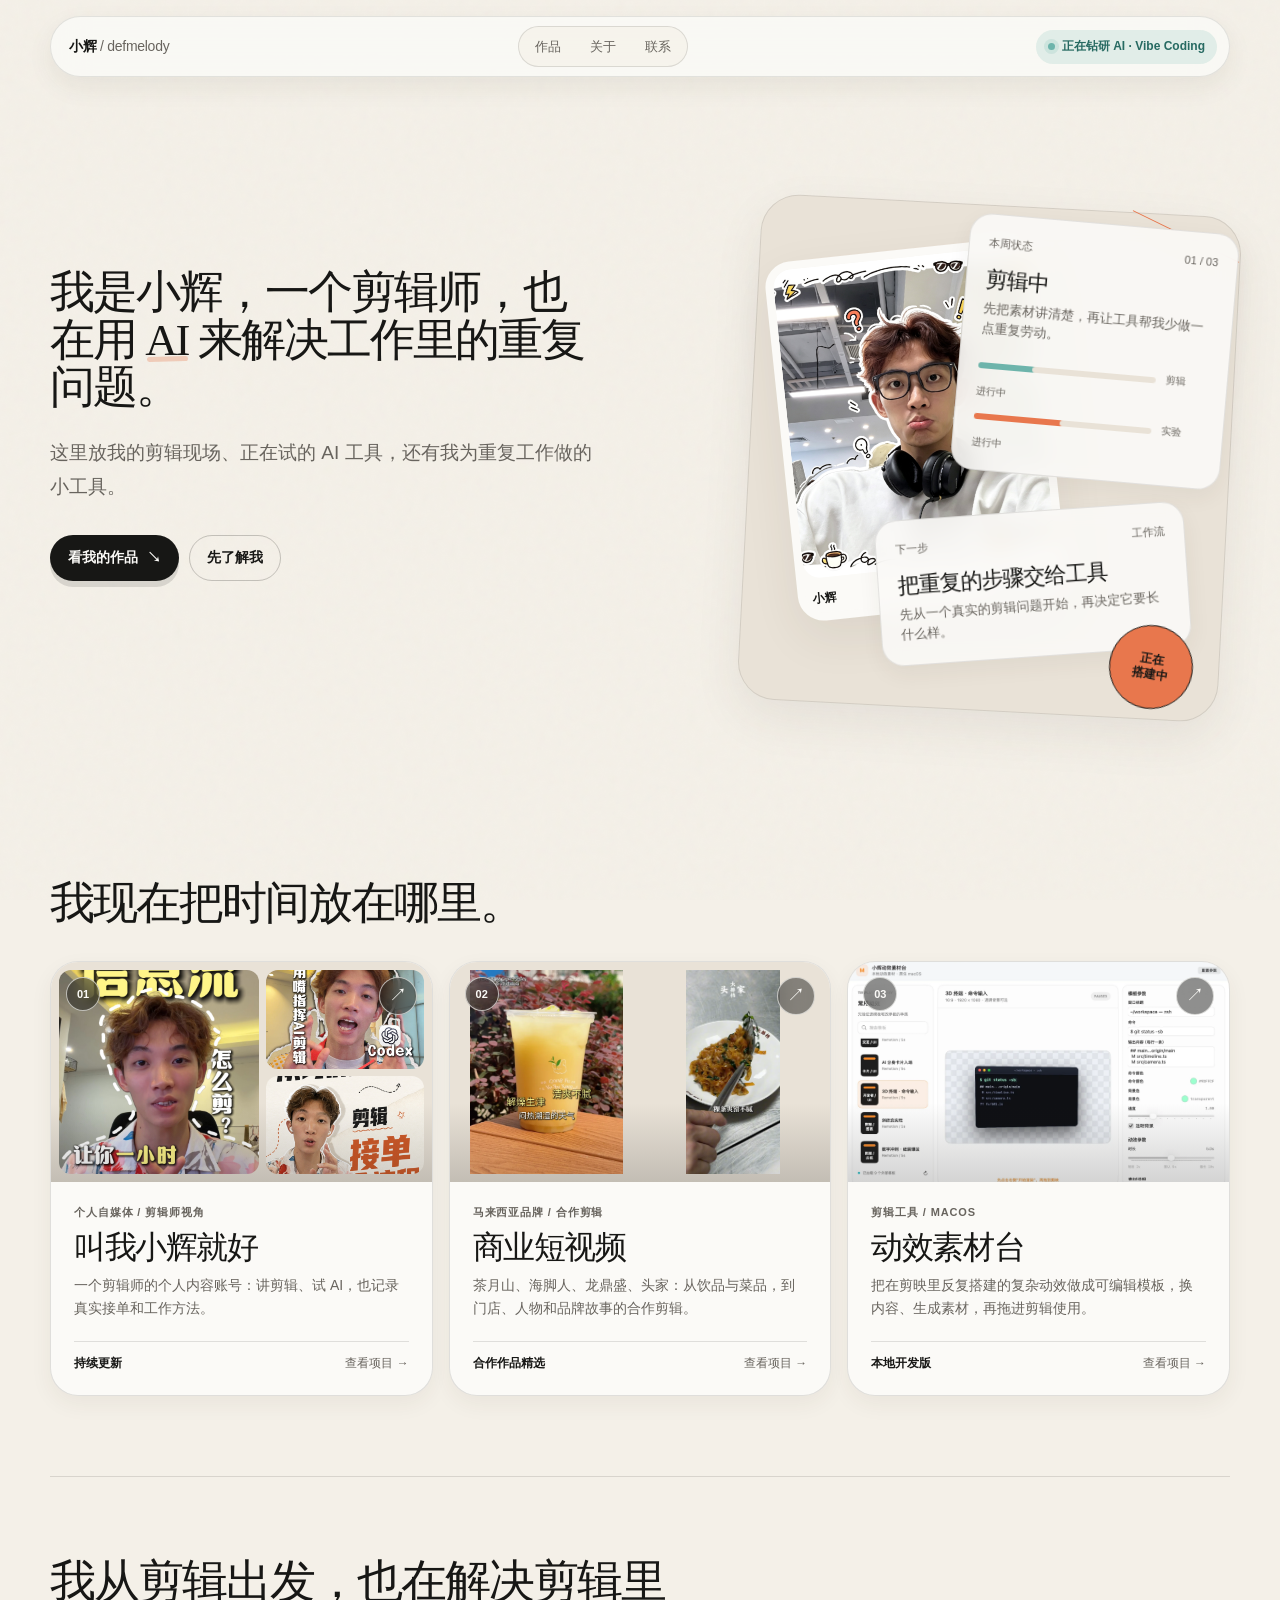
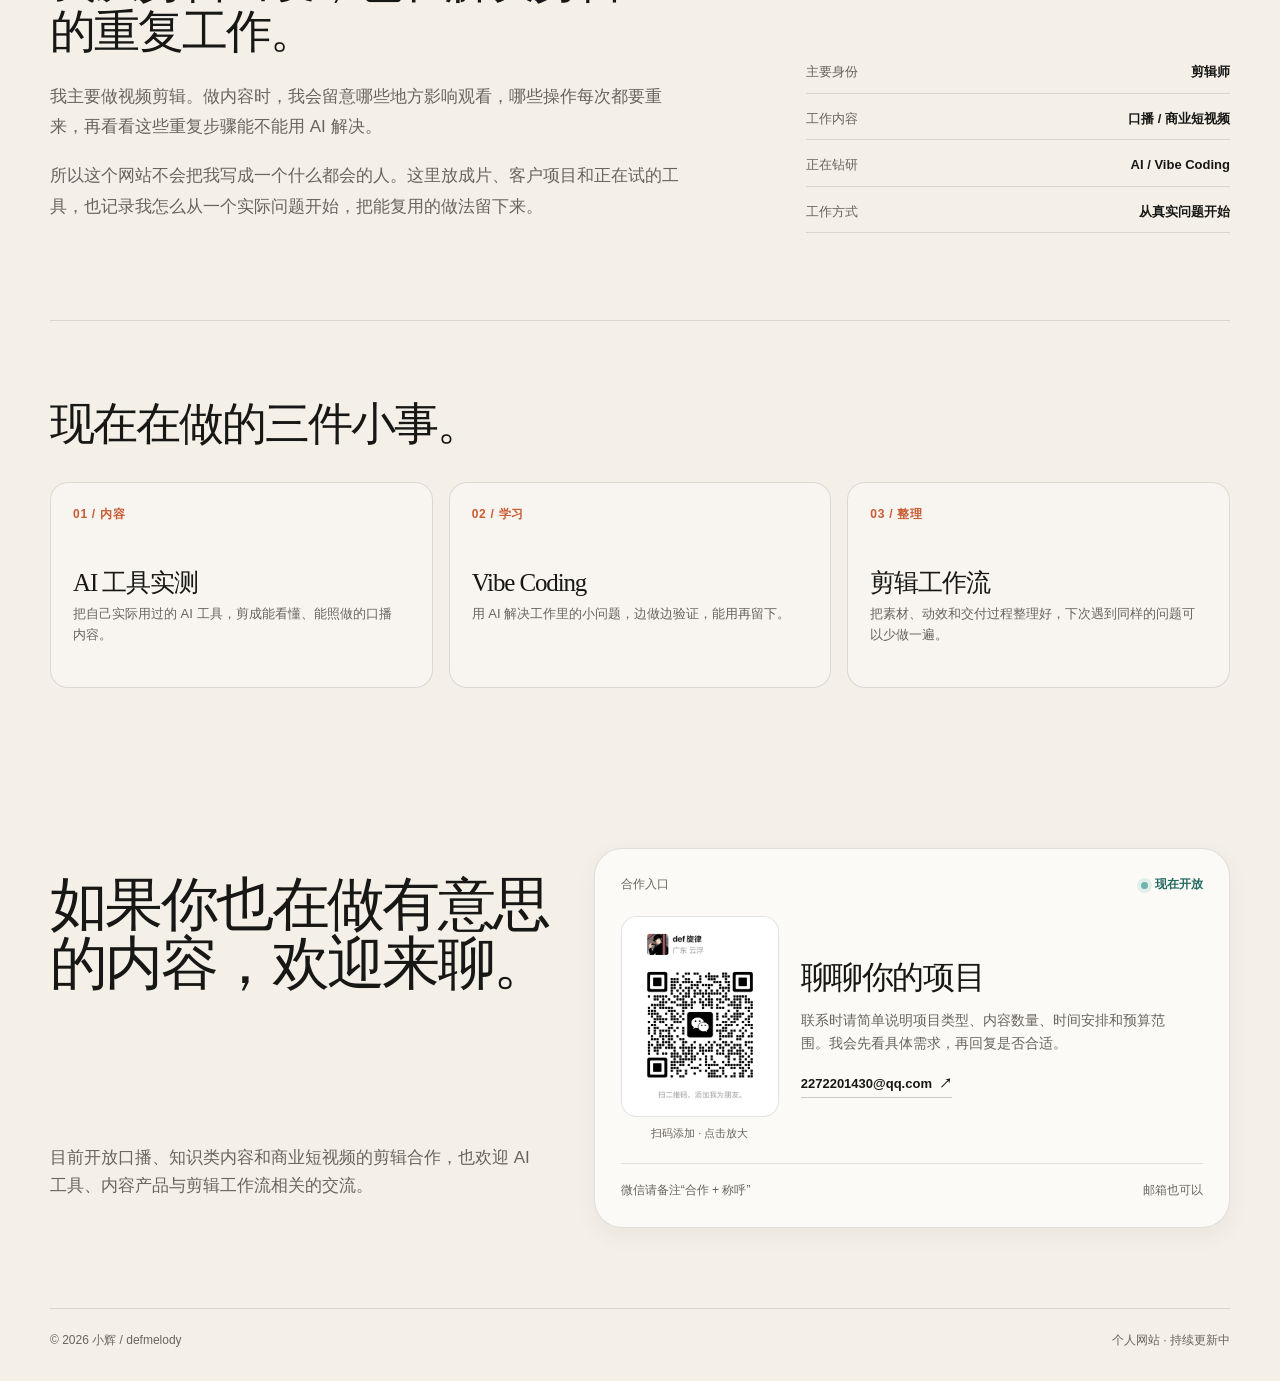
==== commit cb137695: "更新小辉个人网站" ====
--- a/index.html
+++ b/index.html
@@ -7,7 +7,7 @@
     <meta name="description" content="小辉的个人网站：剪辑、AI 实践，以及用工具解决剪辑工作里的重复问题。">
     <title>小辉 / 剪辑与工具实践</title>
     <link rel="icon" href="assets/favicon.svg" type="image/svg+xml">
-    <link rel="stylesheet" href="styles.css?v=20260820-case-study">
+    <link rel="stylesheet" href="styles.css?v=20261008-avatar-restored">
   </head>
   <body class="site-home">
     <header class="topbar" aria-label="主导航">
@@ -25,23 +25,20 @@
     <main id="top" class="page-shell">
       <section class="hero" aria-labelledby="hero-title">
         <div class="hero-copy">
-          <div class="eyebrow">剪辑师 / AI 实践中</div>
-          <h1 id="hero-title">我是小辉，一个剪辑师，也在用 <span class="accent">AI</span> 来解决工作里的重复问题。</h1>
+          <h1 id="hero-title">我是小辉，一个<span class="keep-word">剪辑师</span>，也在用 <span class="accent">AI</span> 来解决工作里的重复问题。</h1>
           <p class="hero-lede">这里放我的剪辑现场、正在试的 AI 工具，还有我为重复工作做的小工具。</p>
           <div class="hero-actions">
             <a class="button button-primary" href="#work">看我的作品 <span aria-hidden="true">↘</span></a>
             <a class="button button-secondary" href="#about">先了解我</a>
           </div>
-          <div class="hero-note"><span class="hero-note-mark" aria-hidden="true">↗</span>目前主要做口播和商业短视频，也在用 AI 试着解决剪辑里的重复工作。</div>
         </div>
 
-        <div class="desk-scene" data-tilt aria-label="小辉的工作台状态">
+        <div class="desk-scene" data-tilt aria-label="小辉的头像与工作台卡片">
           <div class="desk-board" aria-hidden="true"></div>
           <div class="desk-line" aria-hidden="true"></div>
-          <div class="desk-label">一个工作台，不只是一个职位</div>
 
           <figure class="avatar-card">
-            <img src="assets/avatar.jpg" alt="小辉的头像插画" fetchpriority="high">
+            <img src="assets/avatar.jpg" alt="小辉的头像" fetchpriority="high">
             <figcaption class="avatar-caption"><strong>小辉</strong><span>剪辑 / 学习中</span></figcaption>
           </figure>
 
@@ -68,17 +65,14 @@
       <section id="work" class="section" aria-labelledby="work-title">
         <div class="section-head">
           <div>
-            <div class="section-label">精选项目</div>
             <h2 id="work-title">我现在把时间放在哪里。</h2>
           </div>
-          <p>我的时间主要花在内容、客户项目，也用 AI 处理剪辑里的重复工作。</p>
         </div>
         <div id="project-grid" class="project-grid" aria-live="polite"></div>
         <noscript><p class="detail-note">打开 JavaScript 后可以查看项目卡片与详情页。</p></noscript>
       </section>
 
       <section id="about" class="about-section" aria-labelledby="about-title">
-        <div class="section-label">关于我的工作</div>
         <div class="about-copy">
           <div>
             <h2 id="about-title">我从剪辑出发，也在解决剪辑里的重复工作。</h2>
@@ -97,10 +91,8 @@
       <section class="section now-section" aria-labelledby="now-title">
         <div class="section-head">
           <div>
-            <div class="section-label">现在在做</div>
             <h2 id="now-title">现在在做的三件小事。</h2>
           </div>
-          <p>这些方向都还在进行中，边做边调整。</p>
         </div>
         <div class="now-grid">
           <article class="now-card reveal">
@@ -124,7 +116,6 @@
       <section id="contact" class="contact-section" aria-labelledby="contact-title">
         <div class="contact-copy">
           <div>
-            <div class="section-label">先聊工作，不急着谈合作</div>
             <h2 id="contact-title">如果你也在做有意思的内容，欢迎来聊。</h2>
           </div>
           <p>目前开放口播、知识类内容和商业短视频的剪辑合作，也欢迎 AI 工具、内容产品与剪辑工作流相关的交流。</p>
@@ -168,6 +159,6 @@
       <span>个人网站 · 持续更新中</span>
     </footer>
 
-    <script src="site.js?v=20260820-case-study" defer></script>
+    <script src="site.js?v=20261008-review" defer></script>
   </body>
 </html>
--- a/styles.css
+++ b/styles.css
@@ -3,7 +3,7 @@
   --paper-deep: #e9e2d7;
   --card: #fbfaf7;
   --ink: #171715;
-  --muted: #77736d;
+  --muted: #68645e;
   --line: rgba(23, 23, 21, 0.12);
   --line-strong: rgba(23, 23, 21, 0.22);
   --accent: #e8774d;
@@ -230,6 +230,8 @@
   white-space: nowrap;
 }
 
+.keep-word { white-space: nowrap; }
+
 .hero h1 .accent::after {
   position: absolute;
   right: 0.03em;
@@ -442,6 +444,7 @@
   font-size: 13px;
   line-height: 1.6;
 }
+
 
 .scene-card .card-meta {
   display: flex;
@@ -1862,7 +1865,7 @@
 }
 
 .account-section {
-  padding: 104px 0;
+  padding: var(--section-space) 0;
 }
 
 .account-section-head {
@@ -1890,7 +1893,7 @@
 
 .account-origin {
   display: grid;
-  grid-template-columns: minmax(280px, 0.62fr) minmax(0, 1fr);
+  grid-template-columns: 1fr;
   align-items: center;
   gap: clamp(48px, 8vw, 116px);
   border-top: 1px solid var(--line);
@@ -1925,7 +1928,7 @@
 .account-process-copy h2 {
   max-width: 740px;
   margin-bottom: 25px;
-  font-size: clamp(38px, 4.6vw, 60px);
+  font-size: clamp(30px, 3.5vw, 44px);
   line-height: 1.03;
 }
 
@@ -1961,7 +1964,7 @@
 
 .account-timeline-row {
   display: grid;
-  grid-template-columns: 58px minmax(220px, 0.48fr) minmax(0, 1fr);
+  grid-template-columns: 58px minmax(0, 1fr);
   gap: 28px;
   padding: 28px 0;
   border-bottom: 1px solid var(--line);
@@ -1983,7 +1986,7 @@
 .account-timeline-copy p {
   margin-bottom: 0;
   color: var(--muted);
-  font-size: 13px;
+  font-size: 16px;
   line-height: 1.72;
 }
 
@@ -2121,7 +2124,7 @@
   max-width: 650px;
   margin: 0 0 14px;
   color: var(--muted);
-  font-size: 14px;
+  font-size: 16px;
   line-height: 1.78;
 }
 
@@ -2161,6 +2164,7 @@
 }
 
 .account-work-cover {
+  display: block;
   position: relative;
   overflow: hidden;
   margin-bottom: 15px;
@@ -2176,7 +2180,7 @@
   transition: transform 420ms var(--ease);
 }
 
-.account-work-card:hover .account-work-cover img {
+.account-work-cover[href]:hover img {
   transform: scale(1.025);
 }
 
@@ -2216,7 +2220,7 @@
   gap: 16px;
   margin-bottom: 8px;
   color: var(--muted);
-  font-size: 10px;
+  font-size: 12px;
   font-weight: 700;
   letter-spacing: 0.04em;
 }
@@ -2229,8 +2233,22 @@
 
 .account-work-card > a {
   margin-top: 13px;
-  font-size: 11px;
-}
+  font-size: 14px;
+  min-height: 44px;
+}
+
+.account-work-card > .account-work-cover { display: block; margin-top: 0; padding: 0; }
+.account-work-description { margin: 12px 0 0; color: var(--muted); font-size: 15px; line-height: 1.8; }
+.account-featured-cover a { display: block; }
+.account-douyin-link { min-height: 44px; font-size: 15px; }
+.account-result span, .account-featured-index { font-size: 12px; }
+.account-jump-nav { display: flex; flex-wrap: wrap; gap: 8px 16px; margin-top: 24px; }
+.account-jump-nav a, .commercial-brand-nav a { display: inline-flex; align-items: center; gap: 16px; min-height: 44px; padding: 8px 16px; border: 1px solid var(--line-strong); border-radius: 999px; font-size: 14px; }
+.account-jump-nav a:hover, .commercial-brand-nav a:hover { background: var(--card); border-color: var(--ink); }
+.account-page [id] { scroll-margin-top: 112px; }
+.account-more { margin-top: 32px; }
+.account-more summary { width: fit-content; min-height: 44px; padding: 8px 20px; border: 1px solid var(--line-strong); border-radius: 24px; cursor: pointer; font-size: 16px; }
+.account-more[open] summary { margin-bottom: 32px; }
 
 .account-work-unlinked {
   display: block;
@@ -2257,7 +2275,7 @@
 
 .account-process-track li {
   position: relative;
-  min-height: 116px;
+  min-height: 64px;
   padding: 14px;
   border: 1px solid var(--line);
   border-radius: 16px;
@@ -2276,7 +2294,7 @@
 
 .account-process-track span {
   display: block;
-  margin-bottom: 32px;
+  margin-bottom: 8px;
   color: var(--muted);
   font-size: 10px;
 }
@@ -2298,14 +2316,13 @@
     transform: none;
   }
 
-  .account-origin,
   .account-process {
     grid-template-columns: 0.62fr 1fr;
     gap: 46px;
   }
 
   .account-timeline-row {
-    grid-template-columns: 44px minmax(190px, 0.45fr) minmax(0, 1fr);
+    grid-template-columns: 44px minmax(0, 1fr);
     gap: 20px;
   }
 
@@ -2348,7 +2365,7 @@
   }
 
   .account-section {
-    padding: 68px 0;
+    padding: var(--section-space) 0;
   }
 
   .account-section-head {
@@ -2421,12 +2438,12 @@
   }
 
   .account-featured-item:nth-child(even) .account-featured-copy {
+    grid-row: 2;
+    grid-column: 1;
+  }
+
+  .account-featured-item:nth-child(even) .account-featured-cover {
     grid-row: 1;
-    grid-column: 1;
-  }
-
-  .account-featured-item:nth-child(even) .account-featured-cover {
-    grid-row: 2;
     grid-column: 1;
   }
 
@@ -2511,3 +2528,182 @@
     border: 1px solid CanvasText;
   }
 }
+
+/* 动效项目使用真实界面和模板帧，沿用全站的暖白与 8px 间距体系。 */
+.motion-page [id] { scroll-margin-top: 90px; }
+.motion-hero { padding: 152px 0 0; }
+.motion-hero-copy { display: flex; justify-content: space-between; align-items: center; gap: 32px; margin: 32px 0 48px; }
+.motion-hero h1 { margin: 0 0 24px; font-size: clamp(40px, 5vw, 68px); line-height: 1.1; }
+.motion-hero-copy p { max-width: 680px; margin: 0; color: var(--muted); font-size: 20px; line-height: 1.8; }
+.motion-intro-link { margin-top: 24px; }
+.motion-app-icon { width: 88px; height: 88px; flex-shrink: 0; }
+.motion-screen-button { position: relative; display: block; width: 100%; padding: 0; overflow: hidden; border: 1px solid var(--line); border-radius: var(--radius-lg); background: var(--card); cursor: zoom-in; }
+.motion-screen-button img { width: 100%; height: auto; margin-top: -3%; }
+.motion-screen-button > span { position: absolute; right: 16px; bottom: 16px; padding: 8px 16px; border: 1px solid var(--line); border-radius: 999px; background: var(--card); color: var(--ink); font-size: 12px; }
+.motion-screen-button:hover { border-color: var(--line-strong); box-shadow: var(--shadow-soft); }
+.motion-hero .motion-screen-button,
+.motion-hero .motion-screen-button:hover { border: 0; background: transparent; box-shadow: none; }
+.motion-screen-button:active { opacity: 0.85; }
+.motion-facts { display: grid; grid-template-columns: repeat(4, minmax(0, 1fr)); gap: 24px; margin: 32px 0 0; padding: 24px 0; border-bottom: 1px solid var(--line); }
+.motion-facts dt { margin-bottom: 8px; color: var(--muted); font-size: 13px; }
+.motion-facts dd { margin: 0; font-size: 15px; font-weight: 600; }
+.motion-section { padding: var(--section-space) 0; }
+.motion-section h2 { margin-bottom: 32px; font-size: clamp(30px, 3.2vw, 44px); line-height: 1.25; text-wrap: pretty; }
+.motion-section p { color: var(--muted); line-height: 1.9; text-wrap: pretty; }
+.motion-section p:last-child { margin-bottom: 0; }
+.motion-split { display: grid; grid-template-columns: minmax(0, 1fr) minmax(0, 1fr); gap: 64px; }
+.motion-split h2 { margin: 0; }
+.motion-workflow { border-top: 1px solid var(--line); }
+.motion-steps { display: grid; grid-template-columns: repeat(4, minmax(0, 1fr)); gap: 16px; margin: 0; padding: 0; list-style: none; }
+.motion-steps li { padding: 24px; border: 1px solid var(--line); border-radius: var(--radius-md); background: var(--card); }
+.motion-steps li > span { color: var(--accent-deep); font-size: 14px; font-weight: 600; }
+.motion-steps h3 { margin: 24px 0 16px; font-size: 26px; }
+.motion-steps p { margin: 0; font-size: 15px; }
+.motion-editing { display: grid; grid-template-columns: minmax(0, 1.25fr) minmax(0, 0.75fr); align-items: center; gap: 48px; }
+.motion-editing h2 { font-size: clamp(30px, 2.8vw, 40px); }
+.motion-template-grid { display: grid; grid-template-columns: repeat(3, minmax(0, 1fr)); gap: 16px; }
+.motion-template { overflow: hidden; border: 1px solid var(--line); border-radius: var(--radius-md); background: var(--card); }
+.motion-template-media { aspect-ratio: 16 / 9; background: var(--paper-deep); }
+.motion-template-media img, .motion-template-media video { width: 100%; height: 100%; object-fit: contain; }
+.motion-template-copy { padding: 24px; }
+.motion-template h3 { margin-bottom: 16px; font-size: 25px; line-height: 1.3; }
+.motion-template p { margin-bottom: 24px; font-size: 15px; }
+.motion-editable { display: grid; gap: 4px; padding-top: 16px; border-top: 1px solid var(--line); font-size: 13px; }
+.motion-editable strong { font-weight: 500; }
+.motion-editable span { color: var(--muted); }
+.motion-demo-note { margin: 24px 0 0; font-size: 13px; }
+.motion-build { border-top: 1px solid var(--line); }
+.motion-current { margin: 32px 0; padding: 24px; border: 1px solid var(--line); border-radius: var(--radius-md); }
+.motion-current h3 { margin-bottom: 12px; font-size: 24px; }
+.motion-current p { margin: 0; font-size: 15px; }
+.motion-lightbox { width: min(1180px, calc(100vw - 32px)); }
+.motion-lightbox .contact-lightbox-panel { width: 100%; }
+.motion-lightbox-media { width: min(100%, 105vh); margin: 0 auto; overflow: hidden; border-radius: 12px; }
+.motion-lightbox-media img { width: 100%; height: auto; margin-top: -3%; }
+.motion-lightbox .contact-lightbox-head h2 { margin: 0; font-size: 24px; }
+
+/* 合作作品沿用暖白与原有间距；画面和视频保持各自的真实比例。 */
+.commercial-card-collage { display:grid; grid-template-columns:repeat(2,minmax(0,1fr)); gap:8px; height:100%; padding:8px; }
+.commercial-card-collage img { min-height:0; border-radius:8px; object-fit:contain; }
+.commercial-brand-nav { display: flex; flex-wrap: wrap; gap: 16px; }
+.commercial-page { padding-top:144px; }
+.commercial-hero-copy { display:grid; grid-template-columns:1fr 1fr; align-items:end; gap:64px; margin:32px 0 48px; }
+.commercial-hero h1 { margin:0; font-size:clamp(48px,6vw,80px); line-height:1.1; }
+.commercial-hero-copy p { margin:0; color:var(--muted); font-size:17px; }
+.commercial-hero-copy .commercial-lead { margin-bottom:16px; color:var(--ink); font-size:24px; }
+.commercial-contact-sheet { display:grid; grid-template-columns:repeat(4,minmax(0,1fr)); gap:16px; }
+.commercial-contact-sheet a { display:block; min-width:0; overflow:hidden; border-radius:var(--radius-md); background:var(--card); border:1px solid var(--line); }
+.commercial-contact-sheet img { width:100%; aspect-ratio:9/16; object-fit:contain; background:var(--paper-deep); transition:filter 180ms var(--ease); }
+.commercial-contact-sheet a:hover img { filter:brightness(1.06); }
+.commercial-contact-sheet a > span { display:flex; justify-content:space-between; align-items:center; padding:16px 20px; font-weight:700; }
+.commercial-facts { display:grid; grid-template-columns:1.2fr 1fr 1fr; gap:32px; margin:32px 0 0; padding:24px 0 0; }
+.commercial-facts div { min-width:0; }
+.commercial-facts dt { margin-bottom:8px; color:var(--muted); font-size:13px; }
+.commercial-facts dd { margin:0; font-size:14px; font-weight:600; }
+.commercial-hero { padding-bottom:var(--section-space); }
+.commercial-section { padding:var(--section-space) 0; border-top:1px solid var(--line); }
+.commercial-section h2, .account-latest > h2 { margin:0 0 32px; font-size:clamp(32px,3.8vw,48px); line-height:1.2; }
+.commercial-intro { display:grid; grid-template-columns:1fr 1.3fr; gap:64px; }
+.commercial-intro h2 { margin:0; }
+.commercial-intro p, .commercial-case-copy > p { color:var(--muted); font-size:17px; line-height:1.85; }
+.commercial-intro p:last-child { margin-bottom:0; }
+.commercial-case { scroll-margin-top:112px; }
+.commercial-case-heading { display:grid; grid-template-columns:280px 1fr; column-gap:64px; align-items:end; margin-bottom:40px; }
+.commercial-case-heading > span { grid-column:1 / -1; margin-bottom:16px; font-size:13px; color:var(--accent-deep); font-weight:700; }
+.commercial-case-heading h2 { margin:0; }
+.commercial-case-heading h3 { margin:0; font-size:clamp(24px,2.4vw,32px); line-height:1.3; }
+.commercial-case-layout { display:grid; grid-template-columns:280px minmax(0,1fr); gap:64px; align-items:start; }
+.commercial-film { margin:0; }
+.commercial-film video { display:block; width:100%; height:auto; border-radius:var(--radius-md); background:#171715; object-fit:contain; }
+.commercial-film figcaption { display:grid; gap:4px; padding-top:16px; line-height:1.6; }
+.commercial-film figcaption strong { font-size:14px; }
+.commercial-film figcaption span { color:var(--muted); font-size:12px; }
+.commercial-case-copy > p:first-child { margin-top:0; }
+.commercial-stills { display:grid; grid-template-columns:repeat(2,minmax(0,1fr)); gap:16px; margin:24px 0; }
+.commercial-stills { max-width: 400px; }
+.commercial-stills figure { margin: 0; min-width: 0; }
+.commercial-stills img { width:100%; height:auto; border-radius:12px; }
+.commercial-stills figcaption { margin-top: 12px; color: var(--muted); font-size: 14px; line-height: 1.6; }
+.commercial-stills time { display:block; margin-bottom:4px; color:var(--ink); font-weight:600; }
+.commercial-case-copy h4 { margin: 24px 0 8px; font-size: 18px; }
+.commercial-case-copy .commercial-scope { display:grid; gap:8px; font-size:14px; line-height:1.6; margin:0; }
+.commercial-scope strong { color:var(--ink); font-size:13px; }
+.commercial-handoff ol { display:grid; grid-template-columns:repeat(4,minmax(0,1fr)); gap:16px; margin:40px 0; padding:0; list-style:none; }
+.commercial-handoff li { border-top:1px solid var(--line); padding-top:24px; }
+.commercial-handoff li > span { color:var(--accent-deep); font-size:13px; font-weight:700; }
+.commercial-handoff h3 { margin:16px 0 8px; font-size:20px; }
+.commercial-handoff li p { margin:0; color:var(--muted); font-size:15px; }
+.commercial-back { display:inline-flex; align-items:center; min-height:44px; margin-left:24px; font-size:14px; }
+.account-latest-grid { display:grid; grid-template-columns:repeat(3,minmax(0,1fr)); gap:24px; margin:32px 0; }
+.account-latest-grid article { border-top:1px solid var(--line); padding-top:24px; }
+.account-latest-grid h3 { margin:0 0 16px; font-size:20px; }
+.account-latest-grid p { margin:0; color:var(--muted); font-size:16px; line-height:1.8; }
+
+@media (max-width:980px) {
+  .commercial-hero-copy, .commercial-intro { gap:40px; }
+  .commercial-case-heading, .commercial-case-layout { grid-template-columns:240px minmax(0,1fr); column-gap:40px; }
+  .commercial-facts { grid-template-columns:1fr; gap:16px; }
+  .commercial-handoff ol { grid-template-columns:repeat(2,minmax(0,1fr)); gap:32px 16px; }
+  .account-latest-grid { grid-template-columns:1fr; gap:32px; }
+}
+
+@media (max-width:640px) {
+  .commercial-page { padding-top:120px; }
+  .commercial-hero-copy, .commercial-intro { grid-template-columns:1fr; gap:32px; }
+  .commercial-hero-copy { margin:24px 0 32px; }
+  .commercial-hero h1 { font-size:48px; }
+  .commercial-hero-copy p, .commercial-intro p, .commercial-case-copy > p { font-size:16px; }
+  .commercial-hero-copy .commercial-lead { font-size:21px; }
+  .commercial-contact-sheet { grid-template-columns:repeat(2,minmax(0,1fr)); }
+  .commercial-contact-sheet a > span { padding:12px; font-size:14px; }
+  .commercial-case-heading { grid-template-columns:1fr; gap:12px; margin-bottom:32px; }
+  .commercial-case-heading > span { margin:0; }
+  .commercial-case-heading h2 { margin:0; }
+  .commercial-case-heading h3 { font-size:24px; }
+  .commercial-case-layout { grid-template-columns:1fr; gap:32px; }
+  .commercial-film { width:min(100%,280px); margin:0 auto; }
+  .commercial-section h2, .account-latest > h2 { font-size:32px; }
+  .commercial-back { display:flex; margin:16px 0 0; }
+}
+
+@media (prefers-reduced-motion:reduce) {
+  .commercial-contact-sheet img { transition:none; }
+}
+
+@media (max-width: 980px) {
+  .motion-split { gap: 40px; }
+  .motion-editing { grid-template-columns: minmax(0, 1fr); gap: 40px; }
+  .motion-editing > div { max-width: 700px; }
+  .motion-template-grid { grid-template-columns: repeat(2, minmax(0, 1fr)); }
+  .motion-steps { grid-template-columns: repeat(2, minmax(0, 1fr)); }
+  .motion-facts { grid-template-columns: repeat(2, minmax(0, 1fr)); }
+}
+
+@media (max-width: 640px) {
+  .motion-hero { padding-top: 120px; }
+  .motion-hero-copy { align-items: start; gap: 16px; margin: 24px 0 32px; }
+  .motion-hero-copy p { font-size: 17px; }
+  .motion-app-icon { width: 48px; height: 48px; }
+  .motion-screen-button { border-radius: var(--radius-md); }
+  .motion-screen-button > span { right: 8px; bottom: 8px; padding: 4px 8px; font-size: 11px; }
+  .motion-facts { gap: 24px 16px; margin-top: 24px; }
+  .motion-facts dd { font-size: 13px; }
+  .motion-split, .motion-editing { grid-template-columns: minmax(0, 1fr); gap: 32px; }
+  .motion-template-grid { grid-template-columns: minmax(0, 1fr); }
+  .motion-steps { grid-template-columns: repeat(2, minmax(0, 1fr)); }
+  .motion-steps li { padding: 16px; }
+  .motion-steps h3 { margin: 12px 0 8px; font-size: 22px; }
+  .motion-lightbox .contact-lightbox-head h2 { font-size: 20px; }
+}
+
+.motion-reason { max-width: 760px; margin-bottom: 32px; }
+@media (max-width: 640px) {
+  .account-origin-copy h2, .account-process-copy h2 { font-size: 30px; line-height: 1.2; }
+  .account-timeline-copy h3 { font-size: 24px; }
+  .account-facts { grid-template-columns: repeat(2, minmax(0, 1fr)); }
+  .account-facts div { display: block; padding: 12px 0; }
+  .account-facts dt { margin-bottom: 4px; }
+  .account-facts dd { text-align: left; font-size: 13px; }
+  .commercial-hero-copy { gap: 24px; }
+  .commercial-brand-nav { gap: 8px; }
+}
